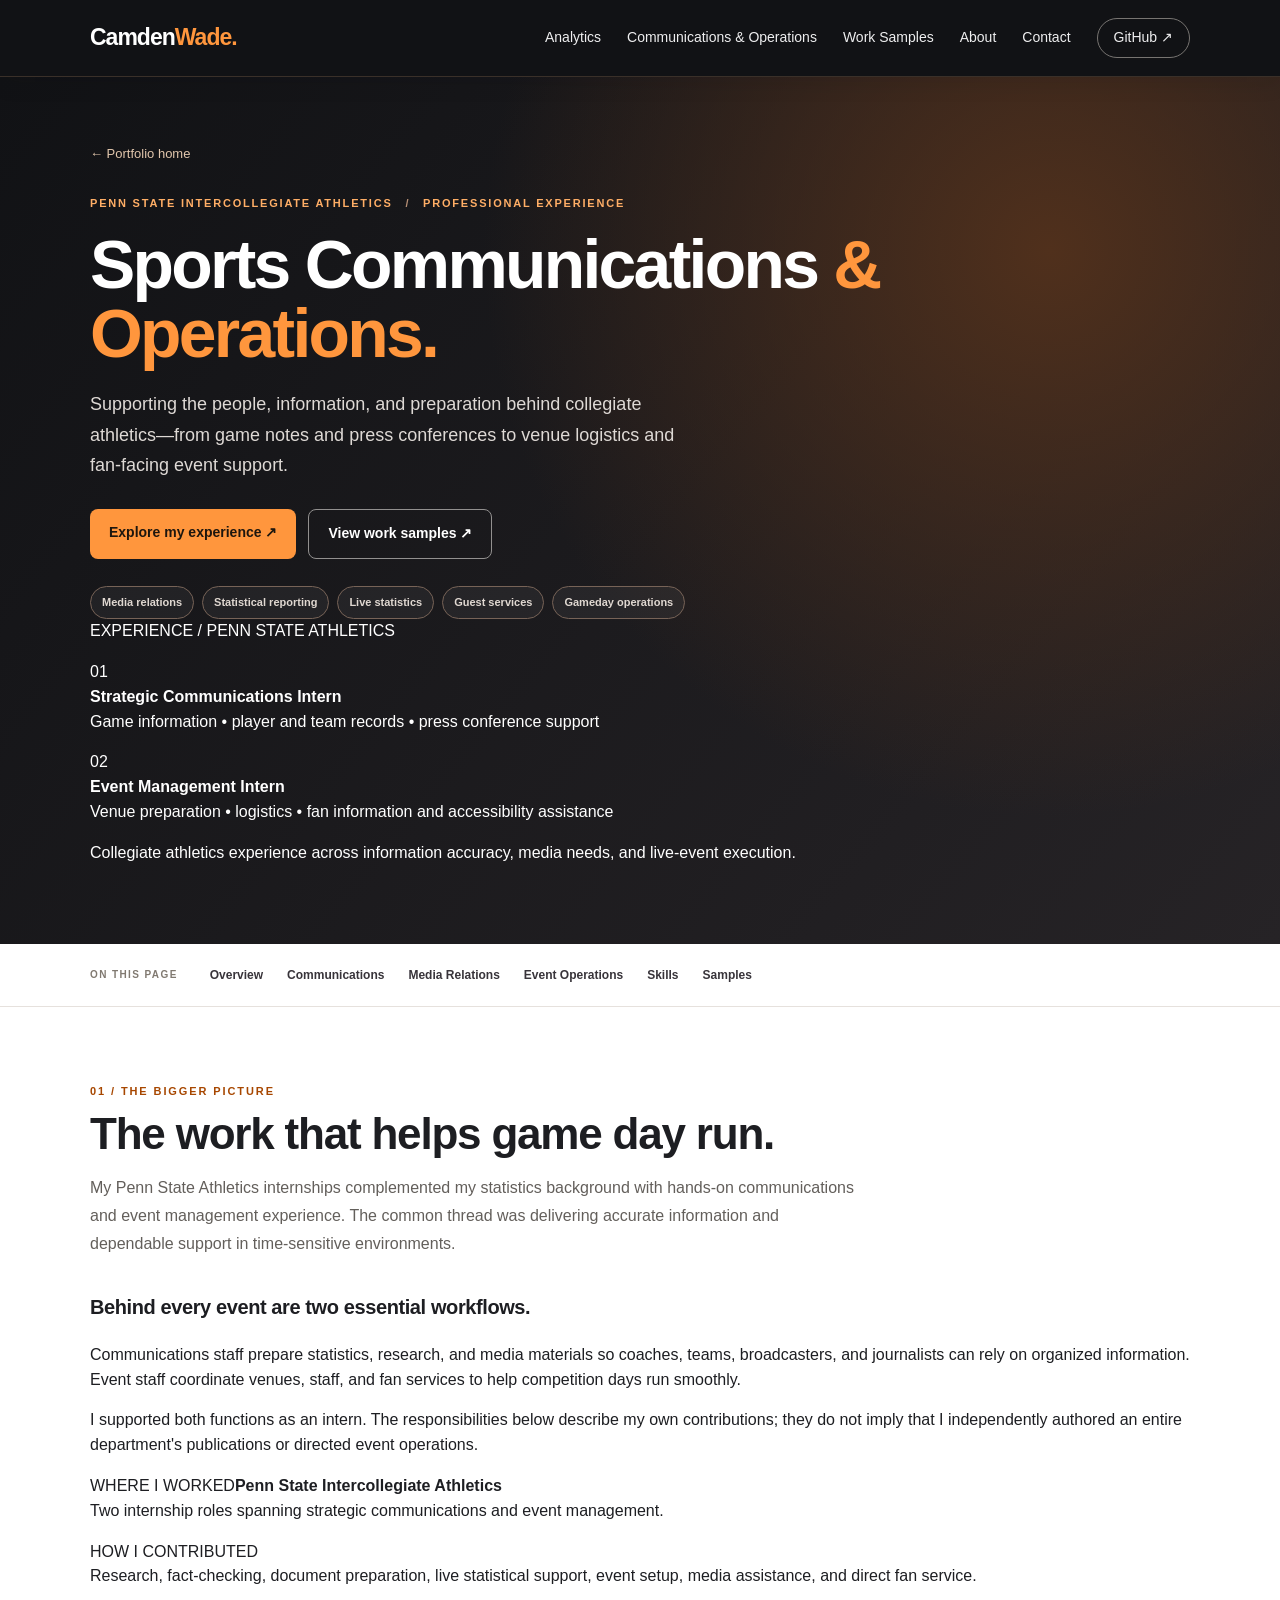
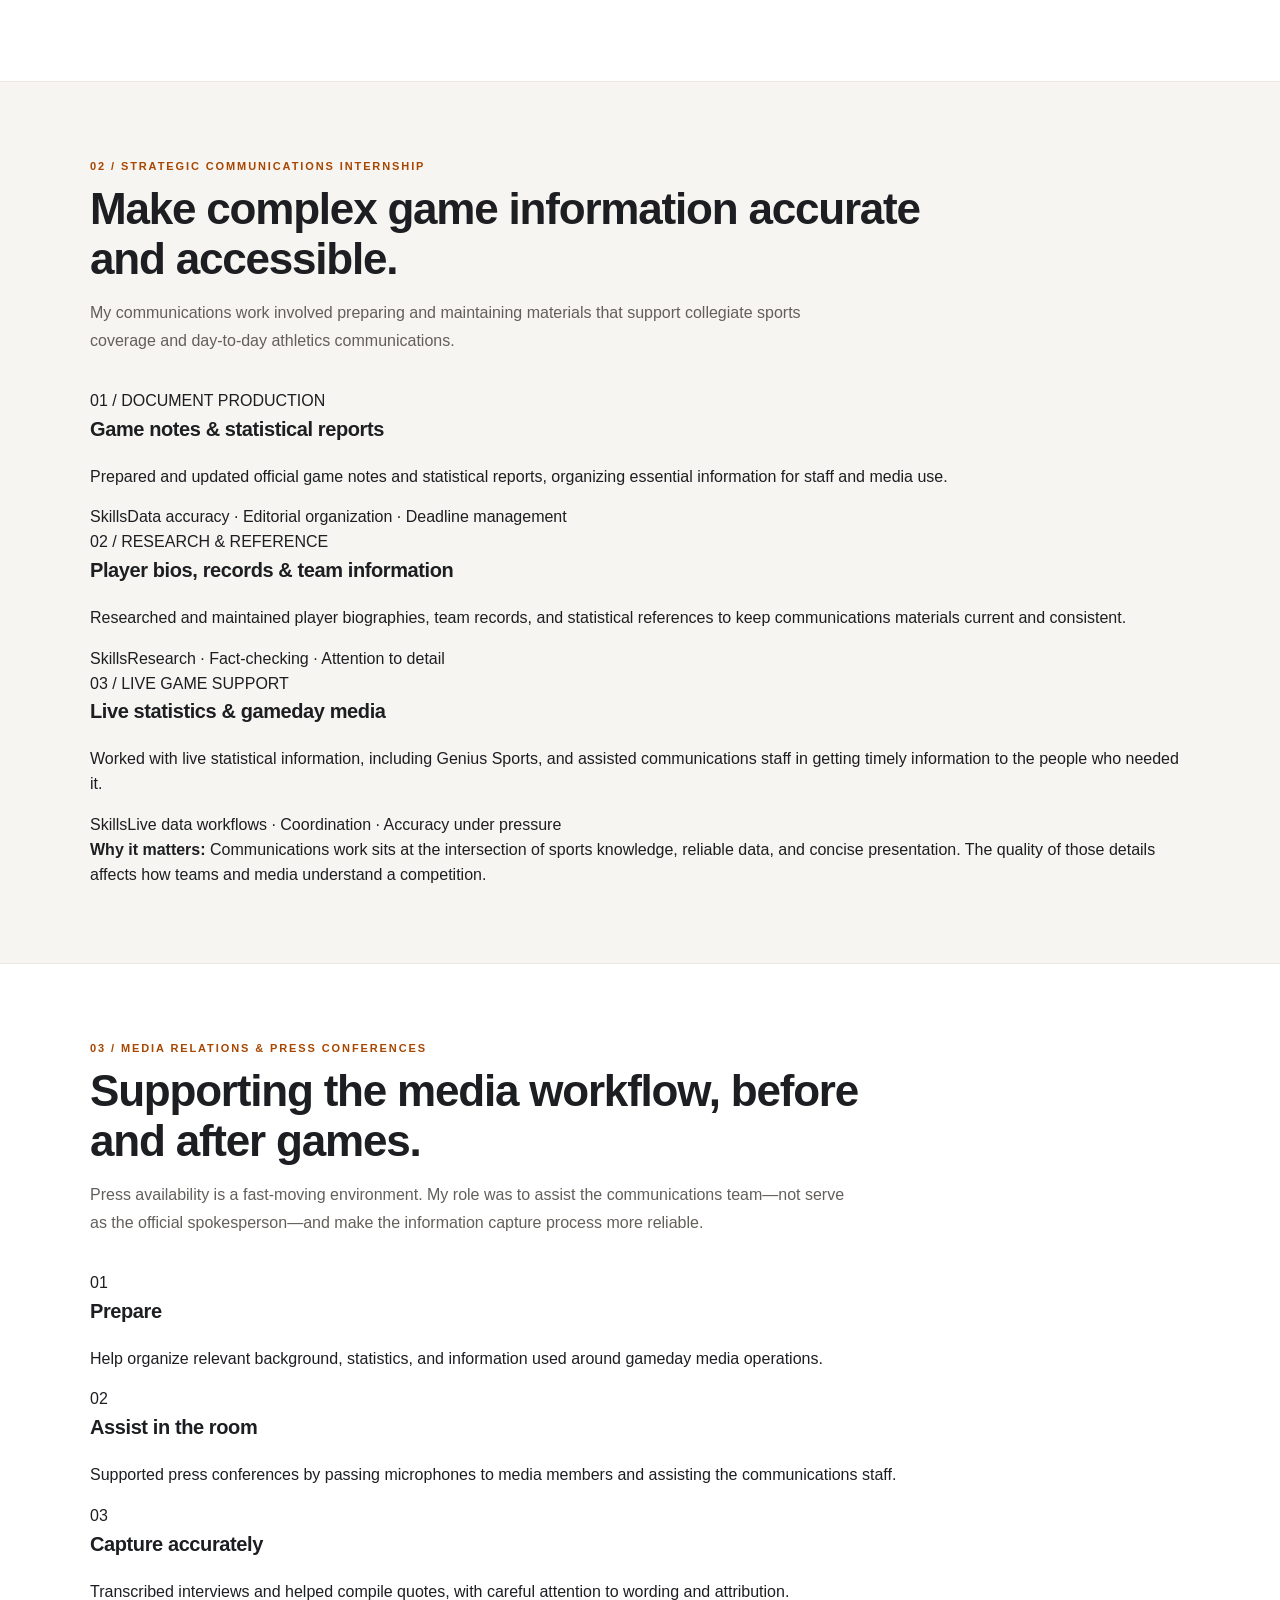
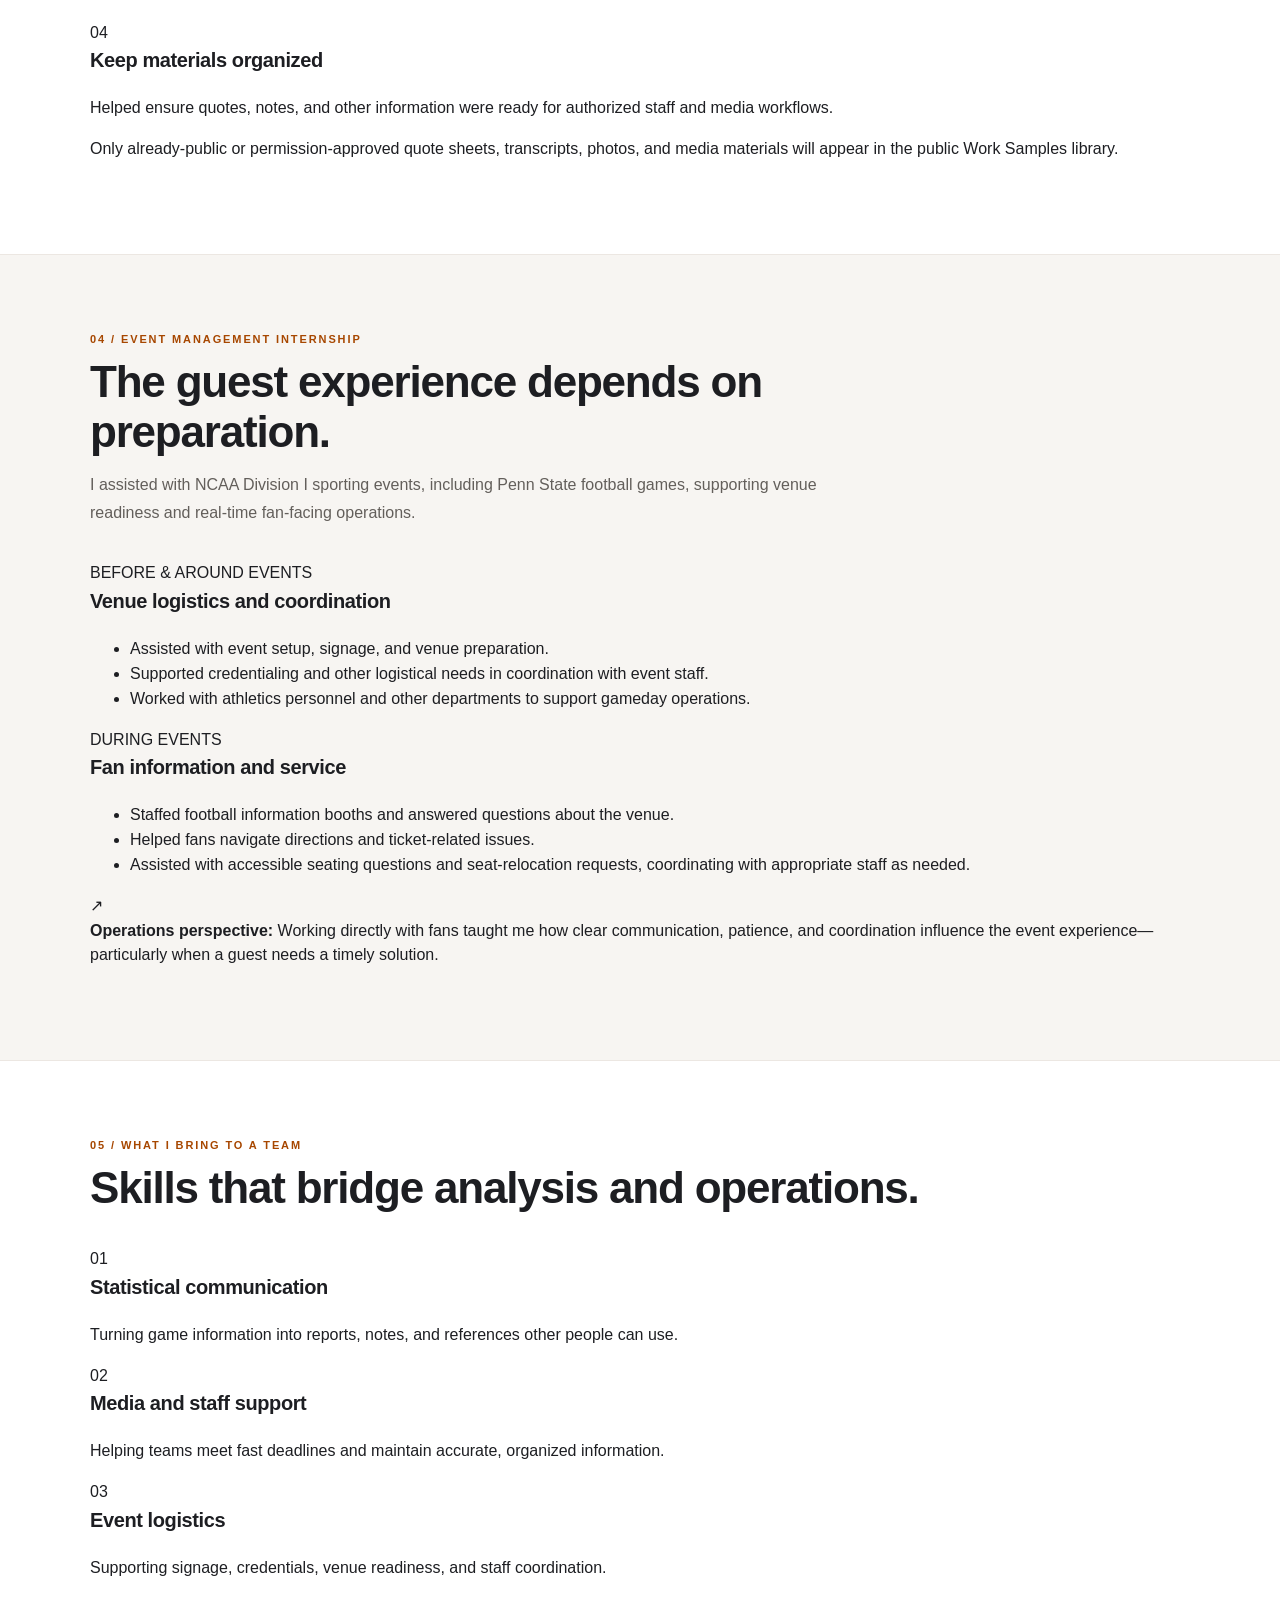
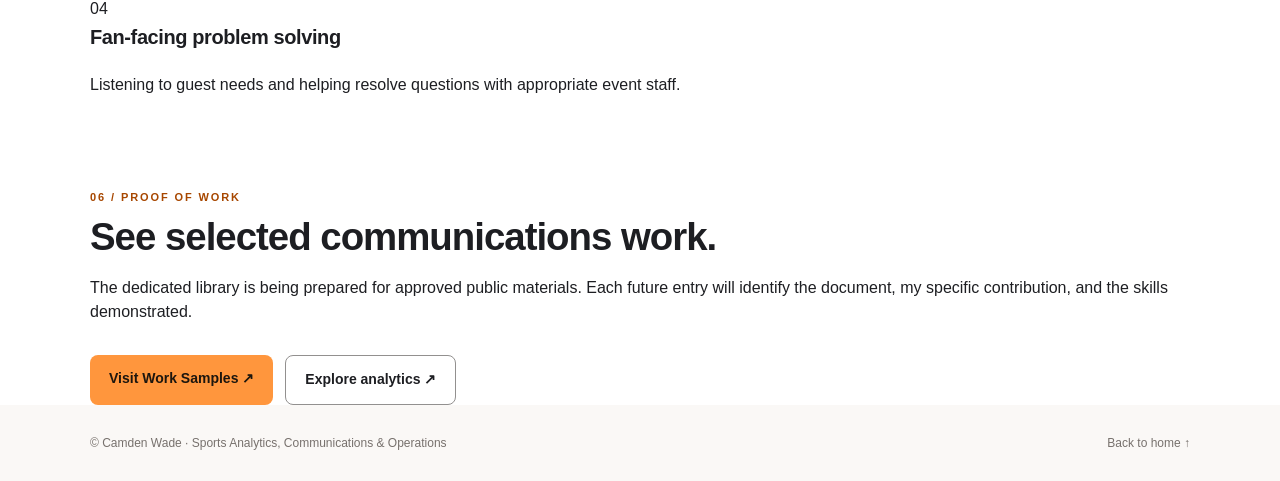
==== communications-operations.html @ e8042a8f "Add structured Penn State Athletics experience and work samples pages" ====
<!doctype html><html lang="en"><head><meta charset="utf-8"><meta name="viewport" content="width=device-width,initial-scale=1"><meta name="description" content="Explore Camden Wade's work with Penn State Intercollegiate Athletics in strategic communications, statistical reporting, media relations, event operations, and guest services."><meta name="theme-color" content="#111215"><title>Sports Communications &amp; Event Operations | Camden Wade</title><link rel="stylesheet" href="assets/style.css?v=dual-career-20261118"></head><body><header class="site-header"><div class="wrap nav"><a class="brand" href="index.html">Camden<span>Wade.</span></a><nav aria-label="Main navigation"><a href="index.html#projects">Analytics</a><a href="communications-operations.html" aria-current="page">Communications &amp; Operations</a><a href="work-samples.html">Work Samples</a><a href="index.html#about">About</a><a href="index.html#contact">Contact</a><a class="nav-github" href="https://github.com/CamdenWade" target="_blank" rel="noopener noreferrer">GitHub ↗</a></nav></div></header>
<main id="main-content">
<section class="study-hero career-detail-hero"><div class="wrap career-hero-grid">
 <div class="career-hero-copy"><a class="back" href="index.html">← Portfolio home</a><p class="study-hero-eyebrow">PENN STATE INTERCOLLEGIATE ATHLETICS <span aria-hidden="true">/</span> PROFESSIONAL EXPERIENCE</p><h1>Sports Communications <span>&amp; Operations.</span></h1><p class="study-deck">Supporting the people, information, and preparation behind collegiate athletics—from game notes and press conferences to venue logistics and fan-facing event support.</p><div class="actions"><a class="btn primary" href="#experience">Explore my experience ↗</a><a class="btn outlined" href="work-samples.html">View work samples ↗</a></div><div class="study-hero-tags"><span>Media relations</span><span>Statistical reporting</span><span>Live statistics</span><span>Guest services</span><span>Gameday operations</span></div></div>
 <aside class="career-hero-panel" aria-label="Penn State Athletics internship roles"><p class="career-panel-kicker">EXPERIENCE / PENN STATE ATHLETICS</p><div class="career-hero-role"><span>01</span><div><strong>Strategic Communications Intern</strong><p>Game information • player and team records • press conference support</p></div></div><div class="career-hero-role"><span>02</span><div><strong>Event Management Intern</strong><p>Venue preparation • logistics • fan information and accessibility assistance</p></div></div><div class="career-panel-footer">Collegiate athletics experience across information accuracy, media needs, and live-event execution.</div></aside>
</div></section>
<nav class="study-contents" aria-label="On this page"><div class="wrap study-contents-inner"><span class="study-contents-label">ON THIS PAGE</span><a href="#overview">Overview</a><a href="#experience">Communications</a><a href="#media-relations">Media Relations</a><a href="#event-operations">Event Operations</a><a href="#transferable-skills">Skills</a><a href="#work-samples">Samples</a></div></nav>
<section class="study-section" id="overview" aria-labelledby="overview-heading"><div class="wrap"><div class="study-heading"><p class="study-kicker">01 / THE BIGGER PICTURE</p><h2 id="overview-heading">The work that helps game day run.</h2><p>My Penn State Athletics internships complemented my statistics background with hands-on communications and event management experience. The common thread was delivering accurate information and dependable support in time-sensitive environments.</p></div><div class="career-intro-grid"><div class="career-overview-copy"><h3>Behind every event are two essential workflows.</h3><p>Communications staff prepare statistics, research, and media materials so coaches, teams, broadcasters, and journalists can rely on organized information. Event staff coordinate venues, staff, and fan services to help competition days run smoothly.</p><p>I supported both functions as an intern. The responsibilities below describe my own contributions; they do not imply that I independently authored an entire department's publications or directed event operations.</p></div><div class="career-context"><span class="career-context-label">WHERE I WORKED</span><strong>Penn State Intercollegiate Athletics</strong><p>Two internship roles spanning strategic communications and event management.</p><span class="career-context-rule"></span><span class="career-context-label">HOW I CONTRIBUTED</span><p>Research, fact-checking, document preparation, live statistical support, event setup, media assistance, and direct fan service.</p></div></div></div></section>
<section class="study-section study-section-soft" id="experience" aria-labelledby="communications-heading"><div class="wrap"><div class="study-heading"><p class="study-kicker">02 / STRATEGIC COMMUNICATIONS INTERNSHIP</p><h2 id="communications-heading">Make complex game information accurate and accessible.</h2><p>My communications work involved preparing and maintaining materials that support collegiate sports coverage and day-to-day athletics communications.</p></div><div class="career-work-grid">
<article class="career-work-card"><span class="career-work-count">01 / DOCUMENT PRODUCTION</span><h3>Game notes &amp; statistical reports</h3><p>Prepared and updated official game notes and statistical reports, organizing essential information for staff and media use.</p><div class="career-work-skill"><span>Skills</span>Data accuracy · Editorial organization · Deadline management</div></article>
<article class="career-work-card"><span class="career-work-count">02 / RESEARCH &amp; REFERENCE</span><h3>Player bios, records &amp; team information</h3><p>Researched and maintained player biographies, team records, and statistical references to keep communications materials current and consistent.</p><div class="career-work-skill"><span>Skills</span>Research · Fact-checking · Attention to detail</div></article>
<article class="career-work-card"><span class="career-work-count">03 / LIVE GAME SUPPORT</span><h3>Live statistics &amp; gameday media</h3><p>Worked with live statistical information, including Genius Sports, and assisted communications staff in getting timely information to the people who needed it.</p><div class="career-work-skill"><span>Skills</span>Live data workflows · Coordination · Accuracy under pressure</div></article>
</div><div class="career-feature-note"><strong>Why it matters:</strong> Communications work sits at the intersection of sports knowledge, reliable data, and concise presentation. The quality of those details affects how teams and media understand a competition.</div></div></section>
<section class="study-section" id="media-relations" aria-labelledby="media-relations-heading"><div class="wrap"><div class="study-heading"><p class="study-kicker">03 / MEDIA RELATIONS &amp; PRESS CONFERENCES</p><h2 id="media-relations-heading">Supporting the media workflow, before and after games.</h2><p>Press availability is a fast-moving environment. My role was to assist the communications team—not serve as the official spokesperson—and make the information capture process more reliable.</p></div><div class="career-timeline">
<div class="career-timeline-step"><span>01</span><div><h3>Prepare</h3><p>Help organize relevant background, statistics, and information used around gameday media operations.</p></div></div>
<div class="career-timeline-step"><span>02</span><div><h3>Assist in the room</h3><p>Supported press conferences by passing microphones to media members and assisting the communications staff.</p></div></div>
<div class="career-timeline-step"><span>03</span><div><h3>Capture accurately</h3><p>Transcribed interviews and helped compile quotes, with careful attention to wording and attribution.</p></div></div>
<div class="career-timeline-step"><span>04</span><div><h3>Keep materials organized</h3><p>Helped ensure quotes, notes, and other information were ready for authorized staff and media workflows.</p></div></div>
</div><p class="career-source-note">Only already-public or permission-approved quote sheets, transcripts, photos, and media materials will appear in the public Work Samples library.</p></div></section>
<section class="study-section study-section-soft" id="event-operations" aria-labelledby="event-operations-heading"><div class="wrap"><div class="study-heading"><p class="study-kicker">04 / EVENT MANAGEMENT INTERNSHIP</p><h2 id="event-operations-heading">The guest experience depends on preparation.</h2><p>I assisted with NCAA Division I sporting events, including Penn State football games, supporting venue readiness and real-time fan-facing operations.</p></div><div class="career-ops-grid">
<article class="career-ops-card"><div class="career-ops-label">BEFORE &amp; AROUND EVENTS</div><h3>Venue logistics and coordination</h3><ul><li>Assisted with event setup, signage, and venue preparation.</li><li>Supported credentialing and other logistical needs in coordination with event staff.</li><li>Worked with athletics personnel and other departments to support gameday operations.</li></ul></article>
<article class="career-ops-card"><div class="career-ops-label">DURING EVENTS</div><h3>Fan information and service</h3><ul><li>Staffed football information booths and answered questions about the venue.</li><li>Helped fans navigate directions and ticket-related issues.</li><li>Assisted with accessible seating questions and seat-relocation requests, coordinating with appropriate staff as needed.</li></ul></article>
</div><div class="career-ops-takeaway"><span class="career-ops-mark" aria-hidden="true">↗</span><p><strong>Operations perspective:</strong> Working directly with fans taught me how clear communication, patience, and coordination influence the event experience—particularly when a guest needs a timely solution.</p></div></div></section>
<section class="study-section" id="transferable-skills" aria-labelledby="transferable-skills-heading"><div class="wrap"><div class="study-heading"><p class="study-kicker">05 / WHAT I BRING TO A TEAM</p><h2 id="transferable-skills-heading">Skills that bridge analysis and operations.</h2></div><div class="career-skill-grid"><article><span>01</span><h3>Statistical communication</h3><p>Turning game information into reports, notes, and references other people can use.</p></article><article><span>02</span><h3>Media and staff support</h3><p>Helping teams meet fast deadlines and maintain accurate, organized information.</p></article><article><span>03</span><h3>Event logistics</h3><p>Supporting signage, credentials, venue readiness, and staff coordination.</p></article><article><span>04</span><h3>Fan-facing problem solving</h3><p>Listening to guest needs and helping resolve questions with appropriate event staff.</p></article></div></div></section>
<section class="career-samples-cta" id="work-samples" aria-labelledby="work-samples-heading"><div class="wrap career-samples-cta-inner"><div><p class="study-kicker">06 / PROOF OF WORK</p><h2 id="work-samples-heading">See selected communications work.</h2><p>The dedicated library is being prepared for approved public materials. Each future entry will identify the document, my specific contribution, and the skills demonstrated.</p></div><div class="actions"><a class="btn primary" href="work-samples.html">Visit Work Samples ↗</a><a class="btn outlined" href="index.html#projects">Explore analytics ↗</a></div></div></section>
</main><footer><div class="wrap foot-inner"><span>© Camden Wade · Sports Analytics, Communications &amp; Operations</span><a href="index.html">Back to home ↑</a></div></footer></body></html>
---- assets/style.css ----
:root{--ink:#111215;--charcoal:#1d1e22;--orange:#ff963d;--orange-dark:#b24a00;--text:#1d1e22;--muted:#63636c;--border:#e8e3de;--light:#f7f5f2;--white:#fff}*{box-sizing:border-box}html{scroll-behavior:smooth}body{margin:0;color:var(--text);background:#fff;font-family:Inter,-apple-system,BlinkMacSystemFont,"Segoe UI",Arial,sans-serif;line-height:1.55}a{color:inherit;text-decoration:none}a:hover{text-decoration:underline}.wrap{width:min(1100px,calc(100% - 44px));margin:auto}.site-header{background:var(--ink);border-bottom:1px solid #333438;color:white}.nav{height:76px;display:flex;align-items:center;justify-content:space-between;gap:24px}.brand{font-size:23px;font-weight:800;letter-spacing:-1px}.brand span{color:var(--orange)}.nav nav{display:flex;align-items:center;gap:26px;font-size:14px;color:#eeeeef}.nav-github{border:1px solid #777471;border-radius:50px;padding:8px 16px}.hero{background:linear-gradient(135deg,#111215,#232326);color:white;padding:94px 0 110px}.hero-grid{display:grid;grid-template-columns:1.18fr .82fr;gap:60px;align-items:center}.eyebrow{font-size:12px;font-weight:800;letter-spacing:2px;color:#b24a00;text-transform:uppercase}.hero .eyebrow,.contact .eyebrow,.case-hero .eyebrow{color:var(--orange)}h1,h2,h3,p{margin-top:0}h1{font-size:clamp(43px,5vw,70px);line-height:1.09;letter-spacing:-2.5px;margin:18px 0 23px}h1 em{color:var(--orange);font-style:normal}h2{font-size:clamp(29px,3vw,43px);line-height:1.15;letter-spacing:-1px;margin:8px 0 16px}h3{font-size:20px;letter-spacing:-.4px}.hero-intro{font-size:18px;line-height:1.7;max-width:620px;color:#dedddc}.actions{display:flex;gap:12px;flex-wrap:wrap;margin-top:30px}.btn{display:inline-block;border-radius:8px;padding:13px 19px;font-weight:750;font-size:14px}.primary{background:var(--orange);color:#1d160e}.outlined{border:1px solid #92908f;color:inherit}.dashboard{background:#202124;border:1px solid #414247;border-radius:19px;box-shadow:0 18px 50px #0004;overflow:hidden;padding:21px}.dash-title{font-size:10px;color:#c3c2c1;letter-spacing:1.6px;display:flex;justify-content:space-between}.dash-title span{color:#ff963d}.dash-label{margin-top:20px;font-size:14px;font-weight:800;color:white}.dashboard svg{width:100%;margin-top:4px;display:block}.dash-stats{display:grid;grid-template-columns:repeat(3,1fr);border-top:1px solid #464647;padding-top:17px;gap:12px}.dash-stats span{font-size:9px;letter-spacing:1px;color:#b4b2b0}.dash-stats b{font-size:15px;letter-spacing:0;display:block;color:white}.specialties{background:var(--light);padding:30px 0}.three{display:grid;grid-template-columns:repeat(3,1fr);gap:30px}.three b{font-size:14px}.three p{font-size:13px;color:var(--muted);margin:5px 0 0}.section{padding:90px 0}.section-lead{max-width:640px;color:var(--muted);font-size:17px}.projects{display:grid;grid-template-columns:repeat(2,minmax(0,1fr));gap:25px;margin-top:38px}.project-card{border:1px solid var(--border);border-radius:16px;overflow:hidden;box-shadow:0 10px 30px #1c1b1909;transition:transform .2s}.project-card:hover{transform:translateY(-3px)}.project-art{min-height:165px;padding:24px 28px;display:flex;justify-content:space-between;flex-direction:column;overflow:hidden}.project-art strong{font-size:31px;line-height:1.05;letter-spacing:-1px;max-width:340px}.project-art .eyebrow{color:inherit;opacity:.78}.project-art.pink{background:linear-gradient(125deg,#2e221d,#ed8740);color:white}.project-art.blue{background:linear-gradient(130deg,#242326,#db671d);color:white}.project-art.gold{background:linear-gradient(125deg,#3e2a1b,#ffae67);color:white}.project-art.green{background:linear-gradient(125deg,#2b2220,#db7226);color:white}.card-body{padding:26px 28px}.meta{color:#b24a00;font-size:12px;font-weight:800;text-transform:uppercase;letter-spacing:.7px}.card-body h3{margin:8px 0}.card-body p{color:var(--muted);min-height:72px}.card-links{display:flex;gap:17px;flex-wrap:wrap;margin-top:22px;font-size:13px;font-weight:700;color:#a74700}.about{padding-top:48px}.about-grid{display:grid;grid-template-columns:1.2fr .8fr;gap:60px}.about p{color:#626068}.tags{display:flex;flex-wrap:wrap;gap:9px;margin-top:24px}.tags span{font-size:12px;font-weight:600;border:1px solid #e8ddd2;border-radius:25px;padding:7px 11px;background:#fffaf6}.experience{background:var(--light);padding:32px;border-radius:15px}.experience h3{margin-bottom:25px}.experience div{border-top:1px solid #e5e0da;padding:14px 0}.experience div strong,.experience div span{display:block}.experience div span{font-size:13px;color:var(--muted)}.contact{background:var(--ink);color:white;padding:70px 0}.contact p{color:#d5d1cd}.contact .btn.outlined{border-color:#817e7b}.foot-inner{display:flex;justify-content:space-between;gap:18px;padding:29px 0}footer{font-size:12px;color:#77716d;background:#faf8f6}.case-hero{background:var(--ink);color:white;padding:70px 0}.case-hero h1{max-width:850px;font-size:clamp(38px,5vw,57px)}.case-hero p:not(.eyebrow){max-width:730px;color:#dad7d3;font-size:18px}.back{font-size:13px;color:#ffd0a0}.case-body{display:grid;grid-template-columns:1fr 310px;gap:70px;padding-top:64px;padding-bottom:90px}.case-main h2{font-size:26px;letter-spacing:-.6px;margin:28px 0 14px}.case-main p,.case-main li{color:#56545b;line-height:1.75}.case-main ul{padding-left:20px}.case-main li{margin:10px 0}.case-side{background:#f8f6f3;border:1px solid #e9e3dd;border-radius:12px;padding:23px;height:fit-content}.case-side h3{font-size:17px}.case-side p{border-top:1px solid #e9e2dc;padding-top:14px}.case-side b,.case-side span{display:block}.case-side span{color:var(--muted);font-size:13px}.case-side a{color:#a74700}.note{border-left:3px solid #f2a04f;background:#fff7ed;padding:13px 18px;margin-top:27px}@media(max-width:800px){.hero-grid,.about-grid,.case-body{grid-template-columns:1fr;gap:32px}.hero{padding:65px 0}.projects{grid-template-columns:1fr}.nav{height:auto;min-height:70px;flex-wrap:wrap;padding:13px 0}.nav nav{gap:13px;flex-wrap:wrap;font-size:12px}.three{grid-template-columns:1fr;gap:17px}.section{padding:62px 0}.card-body p{min-height:0}.case-body{padding-top:35px}.dashboard{max-width:560px}}@media(max-width:420px){.wrap{width:calc(100% - 30px)}h1{letter-spacing:-1.4px}.dashboard{padding:16px}.dash-stats b{font-size:12px}.project-art strong{font-size:26px}.foot-inner{display:block}}

/* Portfolio phase 1: visual storytelling and product screenshots */
html { scroll-padding-top: 90px; }
a:focus-visible, button:focus-visible { outline: 3px solid #f28a2d; outline-offset: 4px; border-radius: 4px; }
.site-header { position: sticky; top: 0; z-index: 50; box-shadow: 0 5px 22px #1011141c; }
.nav nav a:not(.nav-github) { transition: color .2s ease; }
.nav nav a:hover, .nav nav a:focus-visible { color: var(--orange); }
.btn { transition: transform .18s ease, background-color .18s ease, box-shadow .18s ease; }
.btn:hover { text-decoration: none; transform: translateY(-2px); }
.btn.primary:hover { background: #ffb16c; box-shadow: 0 8px 24px #ff963d27; }
.btn.outlined:hover { background: #ffffff14; }
.hero { position: relative; overflow: hidden; background: radial-gradient(circle at 78% 20%,#533119 0%,transparent 43%),linear-gradient(135deg,#0d0e10 5%,#222124 100%); padding: 88px 0 96px; }
.hero-grid { grid-template-columns: minmax(0,1.06fr) minmax(0,.94fr); gap: 48px; }
.hero-copy { position: relative; z-index: 1; }
.hero h1 { font-size: clamp(43px,5.3vw,73px); max-width: 710px; letter-spacing: -2.5px; }
.hero .hero-intro { max-width: 570px; }
.hero-chips { display: flex; gap: 9px; flex-wrap: wrap; margin-top: 35px; }
.hero-chips span { padding: 7px 12px; border: 1px solid #ffffff2b; border-radius: 50px; background: #ffffff0a; color: #e1ddd7; font-size: 12px; font-weight: 600; }
.hero-preview { display: block; position: relative; padding: 14px; border: 1px solid #765c49; border-radius: 18px; background: #242225; color: white; box-shadow: 0 25px 65px #00000065; transform: rotate(1deg); transition: transform .25s ease, box-shadow .25s ease; }
.hero-preview:hover { text-decoration: none; transform: rotate(0deg) translateY(-5px); box-shadow: 0 30px 75px #00000091; }
.preview-heading { display: flex; justify-content: space-between; align-items: center; gap: 15px; padding: 3px 3px 13px; }
.preview-heading > span { font-size: 10px; font-weight: 800; letter-spacing: 1.3px; color: #e0d5c8; }
.preview-heading strong { font-size: 13px; white-space: nowrap; }
.status-dot { display: inline-block; width: 7px; height: 7px; border-radius: 50%; background: var(--orange); margin-right: 5px; }
.hero-preview img { display: block; width: 100%; aspect-ratio: 16 / 10; object-fit: cover; object-position: top center; background: #f1efed; border-radius: 9px; }
.preview-caption { display: flex; align-items: center; justify-content: space-between; gap: 12px; padding: 13px 2px 3px; color: #ded4c9; font-size: 10px; font-weight: 750; letter-spacing: .65px; }
.preview-caption span:last-child { color: var(--orange); white-space: nowrap; }
.project-card { background: white; box-shadow: 0 14px 37px #16120e10; transition: transform .2s ease, box-shadow .2s ease; }
.project-card:hover { box-shadow: 0 22px 50px #16120e20; }
.project-image { position: relative; display: block; min-height: 0; height: auto; padding: 0; background: #f5f0ec; overflow: hidden; }
.project-image img { display: block; width: 100%; aspect-ratio: 16 / 9; object-fit: cover; object-position: top center; transition: transform .35s ease; }
.project-image:hover img { transform: scale(1.035); }
.screenshot-badge { position: absolute; top: 15px; left: 15px; border-radius: 5px; padding: 7px 10px; background: #18191cee; color: #fff2e5; font-size: 10px; font-weight: 800; letter-spacing: .9px; box-shadow: 0 3px 12px #0002; }
.project-art.gold,.project-art.green { min-height: 0; aspect-ratio: 16 / 9; position: relative; isolation: isolate; }
.project-art.gold::after,.project-art.green::after { content: ""; position: absolute; right: -5%; bottom: -70%; width: 62%; aspect-ratio: 1; border: 36px solid #ffffff23; border-radius: 50%; z-index: -1; }
.card-body { padding: 28px; }
.card-links { padding-top: 10px; border-top: 1px solid #ede5de; }
.card-links a:hover { color: #833500; }
.case-visuals { padding-top: 50px; }
.case-visuals-heading { margin-bottom: 22px; }
.case-visuals-heading h2 { font-size: clamp(25px,3vw,34px); margin-bottom: 10px; }
.case-visuals-heading p:not(.eyebrow) { color: var(--muted); font-size: 15px; }
.case-gallery { display: grid; grid-template-columns: repeat(3,minmax(0,1fr)); gap: 18px; }
.case-gallery figure { min-width: 0; margin: 0; border: 1px solid var(--border); border-radius: 14px; overflow: hidden; background: #fff; box-shadow: 0 8px 28px #18100b12; }
.case-gallery a { display: block; overflow: hidden; background: #f5f0ec; }
.case-gallery img { display: block; width: 100%; aspect-ratio: 16 / 10; object-fit: cover; object-position: top center; transition: transform .25s ease; }
.case-gallery a:hover img { transform: scale(1.04); }
.case-gallery figcaption { font-size: 13px; font-weight: 700; color: #383539; padding: 13px 16px 15px; }
.case-visuals + .case-body { padding-top: 30px; }
@media (max-width: 900px) {
  .hero-grid { gap: 32px; }
  .hero h1 { font-size: clamp(38px,5.4vw,56px); }
}
@media (max-width: 800px) {
  .hero-grid { grid-template-columns: 1fr; }
  .hero-preview { transform: none; max-width: 680px; }
  .case-gallery { grid-template-columns: repeat(2,minmax(0,1fr)); }
}
@media (max-width: 560px) {
  .hero { padding: 58px 0 70px; }
  .hero h1 { font-size: clamp(39px,10vw,54px); letter-spacing: -1.5px; }
  .preview-heading { flex-wrap: wrap; }
  .case-gallery { grid-template-columns: 1fr; }
  .preview-caption { flex-wrap: wrap; }
  .screenshot-badge { font-size: 9px; top: 11px; left: 11px; }
}
@media (prefers-reduced-motion: reduce) {
  html { scroll-behavior: auto; }
  .hero-preview,.project-card,.project-image img,.case-gallery img,.btn { transition: none; }
}

/* Portfolio color refresh — black, orange, and white.
   Accessible dark-orange is used for text on light surfaces; brighter orange
   is reserved for accents and buttons on charcoal backgrounds. */
::selection { background: #ffcfaa; color: #111215; }
.site-header { border-bottom-color: #3a3029; }
.brand span, .hero h1 em { color: var(--orange); }
.hero { background: radial-gradient(circle at 79% 21%, #533119 0%, transparent 44%), linear-gradient(130deg, #0d0e10 5%, #242225 100%); }
.hero-preview { border-color: #765c49; }
.hero-preview:hover { border-color: var(--orange); }
.nav-github:hover { border-color: var(--orange); text-decoration: none; }
.specialties { border-bottom: 1px solid #e8e3de; }
.specialties b { color: #2b2420; }
.eyebrow, .meta { color: var(--orange-dark); }
.project-card:hover { border-color: #f3b07c; }
.project-art.pink { background: linear-gradient(125deg, #292022, #d96f29); }
.project-art.blue { background: linear-gradient(125deg, #222326, #c65b13); }
.project-art.gold { background: linear-gradient(125deg, #30251d, #d96d22); }
.project-art.green { background: linear-gradient(125deg, #252325, #ac4b13); }
.card-links, .case-side a { color: #a74700; }
.card-links a:hover, .case-side a:hover { color: #753000; }
.tags span { border-color: #edddd1; background: #fffaf6; }
.experience { border-top: 3px solid var(--orange); }
.case-main h2 { border-left: 3px solid var(--orange); padding-left: 14px; }
.case-gallery a:focus-visible, .project-image:focus-visible { outline: 3px solid #d66a17; outline-offset: 3px; }
.screenshot-badge { border-left: 3px solid var(--orange); }
.note { border-left-color: var(--orange); }


/* Phase 2: MLB Analytics HUB case-study presentation */
.study-hero { color: #fff; background: radial-gradient(circle at 82% 20%, #50301c 0%,transparent 45%),linear-gradient(130deg,#111215,#262326); padding: 64px 0 78px; }
.study-hero-grid { display:grid; grid-template-columns: minmax(0,1.02fr) minmax(0,.98fr); gap: 55px; align-items:center; }
.study-hero .back { display:inline-block; color:#e2c7ad; margin-bottom:31px; }
.study-hero-eyebrow { color:#ffae66; font-size:11px; letter-spacing:1.8px; font-weight:800; margin-bottom:18px; }
.study-hero-eyebrow span { color:#b79076; padding:0 8px; }
.study-hero h1 { font-size:clamp(44px,5.3vw,72px); letter-spacing:-2.7px; margin:0 0 20px; line-height:1.02; }
.study-hero h1 span { color:#ff963d; }
.study-deck { color:#ded9d5; font-size:18px; line-height:1.72; max-width:610px; }
.study-hero .actions { margin-top:28px; }
.study-hero-tags { display:flex; flex-wrap:wrap; gap:8px; margin-top:27px; }
.study-hero-tags span { border:1px solid #776357; background:#ffffff0c; border-radius:40px; padding:7px 11px; color:#e0d8d1; font-size:11px; font-weight:750; }
.study-cover { min-width:0; margin:0; background:#1d1e22; border:1px solid #6c5748; border-radius:18px; padding:13px; box-shadow:0 22px 60px #0007; }
.study-cover>a { display:block; overflow:hidden; border-radius:9px; background:#f4f2ee; }
.study-cover img { display:block; width:100%; aspect-ratio:16/10; object-fit:contain; object-position:top center; transition:transform .2s ease; }
.study-cover>a:hover img { transform:scale(1.025); }
.study-cover figcaption { display:flex; gap:8px; align-items:center; padding:14px 5px 3px; color:#f0e7df; font-weight:750; font-size:10px; letter-spacing:1px; }
.study-cover figcaption span:last-child { margin-left:auto; letter-spacing:0; color:#ffb579; font-size:11px; white-space:nowrap; }
.study-live-dot { height:8px; width:8px; border-radius:100%; background:#ff963d; flex:0 0 auto; }
.study-contents { background:#fff; border-bottom:1px solid #e6e1dd; }
.study-contents-inner { display:flex; align-items:center; flex-wrap:wrap; column-gap:24px; row-gap:4px; padding-top:15px; padding-bottom:15px; }
.study-contents-label { color:#807970; font-size:10px; font-weight:850; letter-spacing:1.4px; margin-right:8px; }
.study-contents a { color:#38343a; font-size:12px; font-weight:750; padding:7px 0; }
.study-contents a:hover { color:#a74700; text-decoration:none; }
.study-section { padding:76px 0; }
.study-section-soft { background:#f7f5f2; border-top:1px solid #ece7e2; border-bottom:1px solid #ece7e2; }
.study-heading { max-width:830px; margin-bottom:34px; }
.study-heading h2 { font-size:clamp(30px,3.5vw,44px); line-height:1.13; letter-spacing:-1.2px; margin:9px 0 15px; }
.study-heading p:last-child { font-size:16px; line-height:1.75; color:#635f5b; max-width:770px; }
.study-kicker { color:#a74700; letter-spacing:1.9px; font-size:11px; font-weight:850; text-transform:uppercase; margin:0 0 9px; }
.study-overview-grid { display:grid; grid-template-columns:minmax(0,1.15fr) minmax(280px,.7fr); gap:58px; align-items:start; }
.study-prose h3 { font-size:20px; margin:0 0 10px; color:#242123; }
.study-prose h3:not(:first-child) { margin-top:29px; }
.study-prose p { color:#5b5857; font-size:16px; line-height:1.85; margin-bottom:16px; }
.study-fact-card { background:#1d1e22; color:#fff; border-top:4px solid #ff963d; border-radius:14px; padding:29px; box-shadow:0 18px 46px #13110f18; }
.study-fact-card h3 { font-size:20px; margin-bottom:19px; }
.study-fact-card dl { margin:0; }
.study-fact-card dl div { border-top:1px solid #ffffff23; padding:12px 0; }
.study-fact-card dt { color:#ffb16f; text-transform:uppercase; font-size:10px; font-weight:850; letter-spacing:1.1px; }
.study-fact-card dd { margin:5px 0 0; color:#efebe8; font-size:13px; line-height:1.55; }
.study-pipeline { margin:0; padding:0; list-style:none; display:grid; grid-template-columns:repeat(4,minmax(0,1fr)); gap:15px; }
.study-pipeline li { border:1px solid #e7ded6; border-radius:13px; padding:24px 21px; background:#fff; box-shadow:0 8px 24px #24170c09; }
.study-step-num { display:inline-block; color:#ae4a07; background:#fff0e3; border-radius:7px; padding:7px 10px; font-size:11px; font-weight:850; margin-bottom:15px; }
.study-pipeline h3 { font-size:19px; margin-bottom:9px; }
.study-pipeline p { color:#625e59; font-size:13px; line-height:1.73; margin:0; }
.study-pipeline code { font-size:.95em; color:#783709; }
.study-source-note { font-size:13px; color:#645d57; margin:23px 0 0; }
.study-source-note a { color:#a74700; font-weight:750; }
.study-feature { display:grid; grid-template-columns:minmax(0,.78fr) minmax(0,1.22fr); gap:39px; align-items:center; padding:35px 0; border-top:1px solid #ebe5df; }
.study-feature-reverse { grid-template-columns:minmax(0,1.22fr) minmax(0,.78fr); }
.study-feature-reverse .study-feature-copy { order:2; }
.study-feature-reverse .study-shot { order:1; }
.study-feature-copy h3 { font-size:clamp(23px,2.6vw,30px); line-height:1.18; letter-spacing:-.7px; margin:0 0 15px; }
.study-feature-copy p:not(.study-kicker) { font-size:15px; line-height:1.75; color:#595754; }
.study-feature-copy ul { padding-left:19px; margin:15px 0 0; color:#55514f; font-size:14px; line-height:1.7; }
.study-feature-copy li { margin:7px 0; }
.study-feature-copy li::marker { color:#b24a00; }
.study-shot { margin:0; min-width:0; background:#fff; border:1px solid #e4ddd7; border-radius:13px; padding:9px; box-shadow:0 12px 32px #23170e16; }
.study-shot a { display:block; overflow:hidden; background:#f7f5f2; border-radius:6px; }
.study-shot img { width:100%; display:block; aspect-ratio:16/9; object-fit:contain; object-position:top center; transition:transform .2s ease; }
.study-shot a:hover img { transform:scale(1.025); }
.study-shot figcaption { display:flex; align-items:center; justify-content:space-between; gap:12px; padding:12px 8px 5px; color:#625f5e; font-size:12px; font-weight:750; }
.study-shot figcaption span { color:#b24a00; }
.study-method-grid { display:grid; grid-template-columns:repeat(2,minmax(0,1fr)); gap:20px; }
.study-method-card { border:1px solid #e7ded6; background:#fff; padding:28px; border-radius:14px; min-width:0; }
.study-method-label { color:#a74700; font-size:10px; font-weight:850; letter-spacing:1.5px; }
.study-method-card h3 { font-size:22px; margin:9px 0 10px; }
.study-method-card p { color:#595754; font-size:14px; line-height:1.76; }
.study-method-card pre { white-space:pre-wrap; overflow-wrap:anywhere; background:#202124; color:#f2f0ed; padding:16px; border-radius:8px; font-size:12px; line-height:1.7; overflow-x:auto; margin:16px 0 17px; }
.study-method-card a { color:#a74700; font-size:13px; font-weight:800; }
.study-caution { margin-top:22px; padding:19px 22px; border-left:4px solid #d16a1c; background:#fffaf4; font-size:14px; color:#5d4b40; line-height:1.72; }
.study-decision-grid { display:grid; grid-template-columns:repeat(3,minmax(0,1fr)); gap:19px; }
.study-decision-grid article { border:1px solid #eae2dc; padding:26px; border-radius:13px; background:#fff; }
.study-decision-num { font-size:12px; color:#ad4a05; font-weight:900; letter-spacing:1.5px; }
.study-decision-grid h3 { font-size:20px; line-height:1.28; margin:13px 0 14px; }
.study-decision-grid p { color:#5a5756; font-size:13px; line-height:1.75; }
.study-report-band { margin-top:28px; background:#1d1e22; color:#fff; padding:32px; border-radius:14px; display:flex; align-items:center; justify-content:space-between; gap:30px; }
.study-report-band .study-kicker { color:#ffb06c; }
.study-report-band h3 { font-size:23px; }
.study-report-band p:not(.study-kicker) { font-size:14px; line-height:1.75; color:#dfd7cf; max-width:690px; }
.study-report-band .btn { flex:0 0 auto; }
.study-ends-grid { display:grid; grid-template-columns:repeat(2,minmax(0,1fr)); gap:22px; }
.study-outcome,.study-limitations { padding:29px; background:#fff; border:1px solid #e8dfd7; border-radius:14px; }
.study-outcome { border-top:4px solid #e27a2a; }
.study-ends-grid h3,.study-next h3 { font-size:21px; margin:0 0 15px; }
.study-ends-grid p,.study-ends-grid li,.study-next p { color:#5a5652; font-size:14px; line-height:1.8; }
.study-limitations ul { margin:0; padding-left:18px; }
.study-limitations li { margin-bottom:10px; }
.study-next { margin-top:20px; padding:27px 30px; border-radius:13px; background:#fff8f2; border:1px solid #f2d9c4; }
.study-next p { margin:0; }
.study-cta { background:linear-gradient(120deg,#111215,#2a241f); color:#fff; padding:65px 0; }
.study-cta-inner { display:flex; justify-content:space-between; gap:40px; align-items:center; }
.study-cta .study-kicker { color:#ffac69; }
.study-cta h2 { font-size:clamp(28px,3vw,38px); margin:6px 0 11px; }
.study-cta p:not(.study-kicker) { margin:0; color:#ded6cd; }
.study-cta .actions { margin-top:0; flex:0 0 auto; }
@media (max-width:940px) {
  .study-hero-grid { grid-template-columns:1fr; gap:35px; }
  .study-cover { max-width:760px; }
  .study-overview-grid { gap:30px; }
  .study-feature,.study-feature-reverse { gap:25px; }
  .study-pipeline { grid-template-columns:repeat(2,minmax(0,1fr)); }
}
@media (max-width:800px) {
  .study-section { padding:59px 0; }
  .study-overview-grid { grid-template-columns:1fr; }
  .study-feature,.study-feature-reverse { grid-template-columns:1fr; }
  .study-feature-reverse .study-feature-copy,.study-feature-reverse .study-shot { order:initial; }
  .study-method-grid,.study-ends-grid { grid-template-columns:1fr; }
  .study-decision-grid { grid-template-columns:1fr; }
  .study-cta-inner,.study-report-band { flex-direction:column; align-items:flex-start; }
  .study-cta .actions { flex:initial; margin-top:10px; }
}
@media (max-width:540px) {
  .study-hero { padding:44px 0 60px; }
  .study-hero h1 { font-size:clamp(43px,12vw,58px); letter-spacing:-1.7px; }
  .study-hero .back { margin-bottom:24px; }
  .study-deck { font-size:16px; }
  .study-pipeline { grid-template-columns:1fr; }
  .study-contents-inner { gap:6px 15px; }
  .study-contents-label { display:block; flex-basis:100%; margin:0; }
  .study-cover figcaption { flex-wrap:wrap; }
  .study-cover figcaption span:last-child { margin-left:0; }
  .study-report-band,.study-outcome,.study-limitations,.study-method-card { padding:22px; }
  .study-feature { padding:28px 0; }
}
@media (prefers-reduced-motion:reduce) {
  .study-cover img,.study-shot img { transition:none; }
}


/* Basketball Shot-Make Probability case study: illustrative, data-free visuals */
.shot-study-hero { background: radial-gradient(circle at 80% 20%,#5a3520 0%,transparent 44%),linear-gradient(135deg,#101114 0%,#272126 100%); }
.shot-cover { min-width:0; margin:0; background:#202124; color:#f7f2ed; border:1px solid #765b47; border-radius:18px; padding:14px; box-shadow:0 22px 55px #0807066e; }
.shot-cover-head { display:flex; justify-content:space-between; align-items:center; gap:12px; padding:6px 5px 16px; font-size:10px; font-weight:850; letter-spacing:1.1px; color:#e3d4c4; }
.shot-cover-head span:last-child { color:#ffb882; white-space:nowrap; }
.shot-cover-dot { display:inline-block; width:8px; height:8px; border-radius:50%; background:#ff963d; margin-right:6px; }
.shot-court-svg { display:block; width:100%; height:auto; border-radius:10px; border:1px solid #51453c; }
.shot-cover-metrics { display:grid; grid-template-columns:repeat(3,minmax(0,1fr)); gap:10px; margin:14px 0 7px; }
.shot-cover-metrics span { font-size:10px; color:#d5c8bc; line-height:1.45; }
.shot-cover-metrics strong { display:block; font-size:9px; letter-spacing:.7px; color:#ffb37b; }
.shot-cover figcaption { color:#aaa09a; font-size:11px; line-height:1.5; padding:8px 3px 0; }
.shot-protocol { display:grid; grid-template-columns:1fr auto 1fr; align-items:center; gap:24px; margin-top:28px; background:#1f2023; color:#fff; border-radius:14px; padding:26px; }
.shot-protocol-index { font-size:10px; color:#ffae73; letter-spacing:1.4px; font-weight:850; }
.shot-protocol h3 { font-size:20px; margin:9px 0 11px; }
.shot-protocol p { font-size:13px; color:#d8d3cf; line-height:1.75; margin:0; }
.shot-protocol-separator { font-size:34px; color:#ff963d; font-weight:850; }
.shot-feature-grid { display:grid; grid-template-columns:repeat(2,minmax(0,1fr)); gap:20px; }
.shot-feature-card { background:#fff; border:1px solid #e9e1da; border-radius:14px; padding:28px; min-width:0; }
.shot-feature-card h3 { font-size:22px; margin:10px 0 12px; }
.shot-feature-card p { font-size:14px; color:#5c5752; line-height:1.75; }
.shot-feature-symbol { display:flex; width:42px; height:42px; border-radius:10px; color:#b24a00; background:#fff0e3; align-items:center; justify-content:center; font-size:28px; font-weight:850; }
.shot-feature-tags { display:flex; flex-wrap:wrap; gap:7px; margin-top:17px; }
.shot-feature-tags span { padding:5px 9px; font-size:11px; font-weight:750; color:#8f3d09; border:1px solid #f2d8c4; background:#fff8f1; border-radius:30px; }
.shot-feature-grid+.study-caution { margin-top:24px; }
.shot-model-ladder { display:grid; grid-template-columns:repeat(4,minmax(0,1fr)); gap:13px; margin:0 0 27px; }
.shot-model-ladder article { position:relative; border:1px solid #e5dcd4; padding:22px 20px; border-radius:12px; background:white; min-width:0; }
.shot-model-ladder article::before { content:""; display:block; height:4px; width:45px; border-radius:30px; background:#e5d0bf; margin-bottom:15px; }
.shot-model-ladder article>span { display:block; color:#a74700; font-size:10px; letter-spacing:1.1px; font-weight:850; margin-bottom:10px; }
.shot-model-ladder h3 { font-size:19px; line-height:1.25; margin:0 0 11px; }
.shot-model-ladder p { font-size:13px; line-height:1.65; color:#625e59; margin:0; }
.shot-model-ladder .shot-model-selected { background:#1d1e22; color:#fff; border-color:#aa5625; box-shadow:0 10px 24px #27150729; }
.shot-model-ladder .shot-model-selected::before { background:#ff963d; }
.shot-model-selected>span { color:#ffb075!important; }
.shot-model-selected p { color:#d9d2cd; }
.shot-model-selected strong { display:inline-block; margin-top:16px; font-size:10px; border:1px solid #ffb785; border-radius:5px; color:#ffb785; padding:5px 8px; text-transform:uppercase; letter-spacing:.6px; }
.shot-formula { font-size:clamp(16px,2.2vw,24px); letter-spacing:.1px; border-radius:10px; background:#222326; color:#fff1e2; padding:24px 15px; text-align:center; margin:15px 0 12px; overflow-wrap:anywhere; font-family:Georgia,serif; }
.shot-mini-note { font-size:11px!important; color:#827870!important; line-height:1.5!important; }
.shot-calibration-schematic { position:relative; height:172px; background:linear-gradient(to right,transparent calc(25% - 1px),#e9e2dc 25%,transparent calc(25% + 1px)),linear-gradient(to top,transparent calc(25% - 1px),#e9e2dc 25%,transparent calc(25% + 1px)),#fffaf5; border-left:2px solid #806b5d; border-bottom:2px solid #806b5d; overflow:hidden; margin:14px 0 11px; }
.shot-calibration-diagonal { position:absolute; inset:0; background:linear-gradient(135deg,transparent 49.4%,#ba6325 49.5%,#ba6325 50.5%,transparent 50.6%); transform:scaleY(-1); }
.shot-calibration-y,.shot-calibration-x { position:absolute; padding:4px 5px; background:#fffaf5db; color:#4d4742; font-size:10px; font-weight:700; }
.shot-calibration-y { top:3px; left:5px; }
.shot-calibration-x { bottom:3px; right:5px; }
.shot-calibration-text { position:absolute; left:50%; top:50%; transform:translate(-50%,-50%); background:#fff8f0; color:#8d450d; font-size:10px; padding:5px 7px; border:1px solid #efd1b8; border-radius:5px; white-space:nowrap; }
.shot-disclosure { display:flex; align-items:flex-start; gap:16px; border:1px solid #f0d7c5; background:#fffaf4; margin-top:24px; padding:22px 25px; border-radius:12px; }
.shot-disclosure-icon { display:flex; align-items:center; justify-content:center; flex:0 0 28px; height:28px; color:#fff; background:#a74700; border-radius:100%; font-size:17px; font-weight:850; font-family:Georgia,serif; }
.shot-disclosure strong { display:block; color:#39291d; margin-bottom:6px; }
.shot-disclosure p { font-size:13px; line-height:1.75; color:#625850; margin:0; }
@media(max-width:940px){.shot-model-ladder{grid-template-columns:repeat(2,minmax(0,1fr));}}
@media(max-width:800px){.shot-protocol{grid-template-columns:1fr;gap:14px;}.shot-protocol-separator{font-size:24px;}.shot-feature-grid{grid-template-columns:1fr;}}
@media(max-width:540px){.shot-cover-head{flex-wrap:wrap;}.shot-cover-metrics{grid-template-columns:1fr;}.shot-model-ladder{grid-template-columns:1fr;}.shot-feature-card{padding:22px;}.shot-disclosure{padding:18px;}.shot-calibration-text{font-size:9px;}}

.shot-evaluation-grid .study-method-card { min-width:0; }


/* Penguins ticketing case study and sports-business featured project */
.project-featured { grid-column:1 / -1; display:grid; grid-template-columns:minmax(0,1.1fr) minmax(0,.9fr); background:#fff; }
.project-featured .project-image { height:100%; background:#1d1e22; }
.project-featured .project-image img { width:100%; height:100%; min-height:310px; aspect-ratio:auto; object-fit:contain; object-position:center; }
.project-featured .card-body { display:flex; flex-direction:column; align-items:flex-start; justify-content:center; padding:35px; gap:9px; }
.project-featured .card-body h3 { font-size:clamp(24px,2.7vw,33px); line-height:1.16; margin:0; }
.project-featured .card-body p { margin:0; line-height:1.7; }
.project-featured .card-links { margin-top:10px; width:100%; }
.project-featured .featured-disclosure { font-size:11px; line-height:1.6; color:#6a625c; border-left:3px solid #e88942; padding-left:10px; }
.penguins-provenance { background:#fcfaf7; border-bottom:1px solid #ece3dc; }
.penguins-provenance-inner { display:flex; align-items:center; justify-content:space-between; gap:13px; flex-wrap:wrap; padding-top:17px; padding-bottom:17px; font-size:11px; color:#615b56; }
.penguins-provenance-inner>strong { font-size:12px; color:#242327; }
.penguins-provenance-inner>div { display:flex; gap:8px; align-items:center; flex-wrap:wrap; }
.penguins-label { display:inline-block; margin-left:6px; border-radius:5px; padding:5px 8px; font-size:9px; line-height:1.3; letter-spacing:.55px; font-weight:850; vertical-align:middle; white-space:nowrap; }
.penguins-label-real { color:#262427; background:#f3f1ed; border:1px solid #cac5bf; }
.penguins-label-synthetic { color:#8b3d07; background:#fff0e3; border:1px solid #f2ccaa; }
.penguins-label-hypothetical { color:#f8e4d4; background:#33302e; border:1px solid #625447; }
.penguins-metric-grid { display:grid; grid-template-columns:repeat(4,minmax(0,1fr)); gap:14px; margin-top:36px; }
.penguins-metric { background:#fffaf6; border:1px solid #f0dfd1; border-top:3px solid #f29a4d; border-radius:11px; padding:20px; min-width:0; }
.penguins-metric span { display:block; color:#925017; letter-spacing:1px; font-size:9px; font-weight:850; }
.penguins-metric strong { display:block; margin:10px 0 3px; font-size:clamp(23px,2.3vw,30px); letter-spacing:-1px; color:#242226; font-variant-numeric:tabular-nums; }
.penguins-metric p { color:#615d59; font-size:12px; line-height:1.5; margin:0; }
.penguins-split { display:grid; grid-template-columns:repeat(3,minmax(0,1fr)); gap:13px; margin-bottom:25px; }
.penguins-split>div { background:#fff; border:1px solid #eadfd5; border-radius:11px; padding:19px; }
.penguins-split span { display:block; font-size:10px; font-weight:850; color:#af510e; letter-spacing:1px; }
.penguins-split strong { display:block; font-size:24px; margin:8px 0 2px; color:#2a2624; }
.penguins-split small { color:#6d6763; font-size:12px; }
.penguins-score-table { width:100%; margin:15px 0; border:1px solid #ece3dd; border-radius:9px; overflow:hidden; font-size:12px; font-variant-numeric:tabular-nums; }
.penguins-score-table [role="row"] { display:grid; grid-template-columns:1.25fr 1fr 1fr; gap:10px; padding:11px 12px; border-bottom:1px solid #ece3dd; }
.penguins-score-table [role="row"]:last-child { border-bottom:0; }
.penguins-score-table [role="row"]:first-child { background:#272427; color:#fff; font-weight:800; }
.penguins-score-table strong { color:#9c470d; }
.penguins-formula { display:grid; gap:9px; border-left:4px solid #d66e22; background:#fff7ee; padding:18px 19px; margin:20px 0; color:#6b3c19; font-size:12px; line-height:1.7; font-family:ui-monospace,SFMono-Regular,Consolas,monospace; }
.penguins-scenario-card .penguins-fact-caveat { font-size:12px; color:#d1c7be; line-height:1.6; }
.penguins-scenario-card dd strong { color:#fff; font-size:17px; }
@media(max-width:940px) { .penguins-metric-grid { grid-template-columns:repeat(2,minmax(0,1fr)); } }
@media(max-width:800px) { .project-featured { grid-template-columns:1fr; } .project-featured .project-image img { max-height:380px; min-height:0; aspect-ratio:16/9; } .project-featured .card-body { padding:28px; } }
@media(max-width:560px) { .penguins-metric-grid { grid-template-columns:1fr 1fr; gap:9px; } .penguins-metric { padding:14px; } .penguins-metric strong { font-size:22px; } .penguins-split { grid-template-columns:1fr; } .penguins-provenance-inner { justify-content:flex-start; } .penguins-provenance-inner>strong { width:100%; } }
@media(max-width:390px) { .penguins-metric-grid { grid-template-columns:1fr; } }

.penguins-study-hero { background:radial-gradient(circle at 81% 18%,#593219 0%,transparent 45%),linear-gradient(130deg,#111215,#262326); }
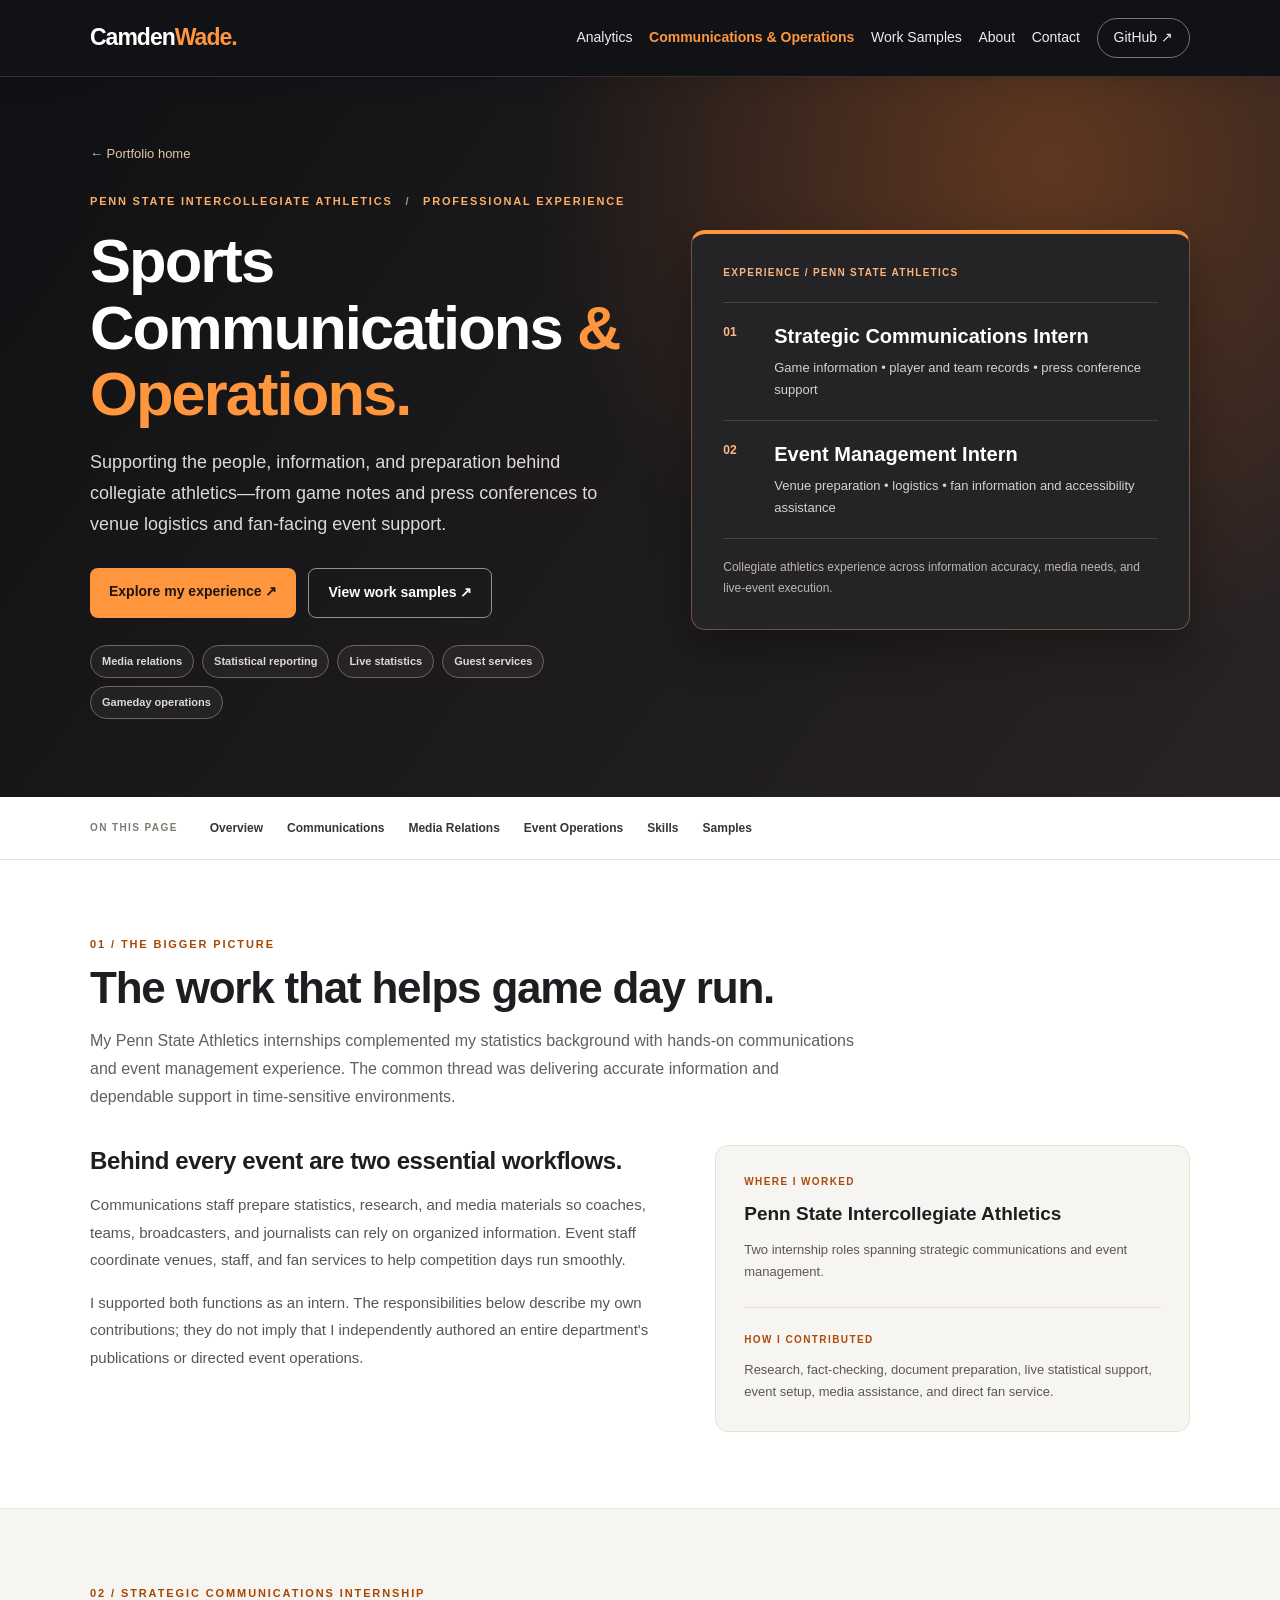
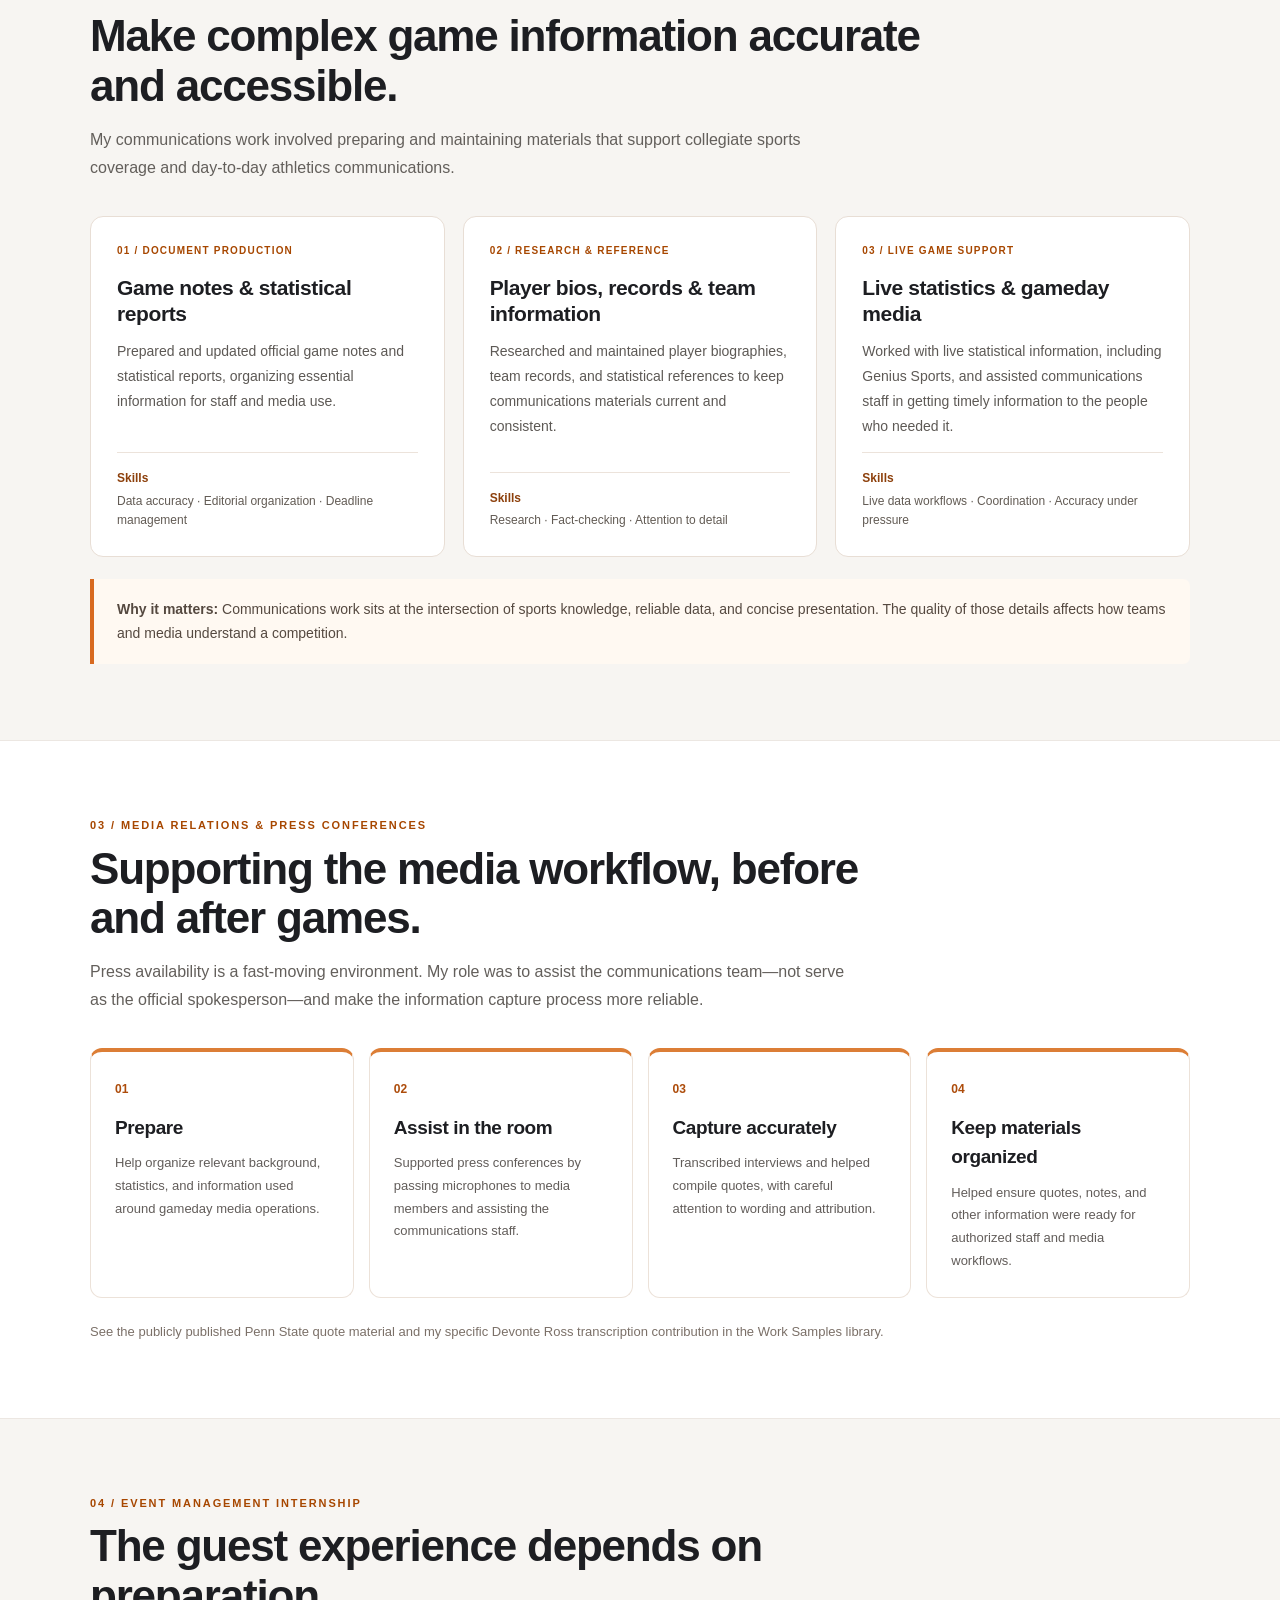
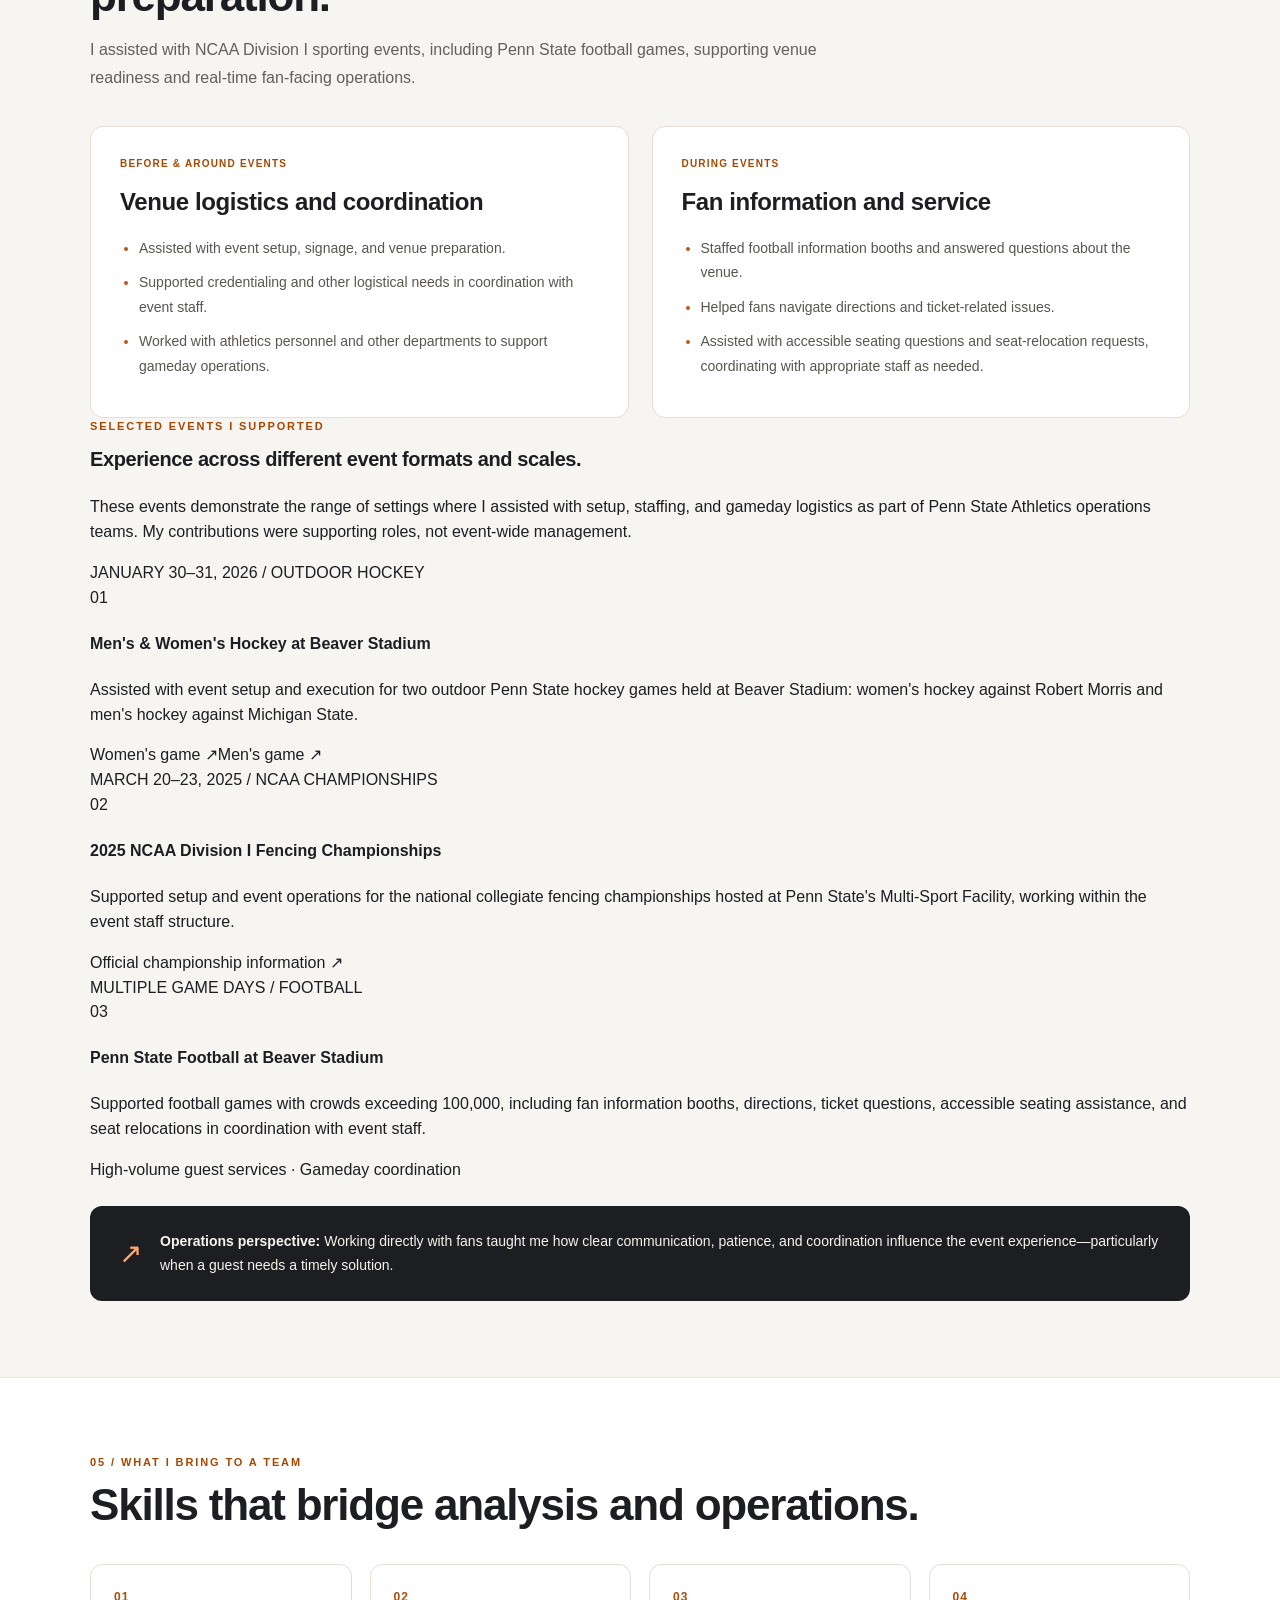
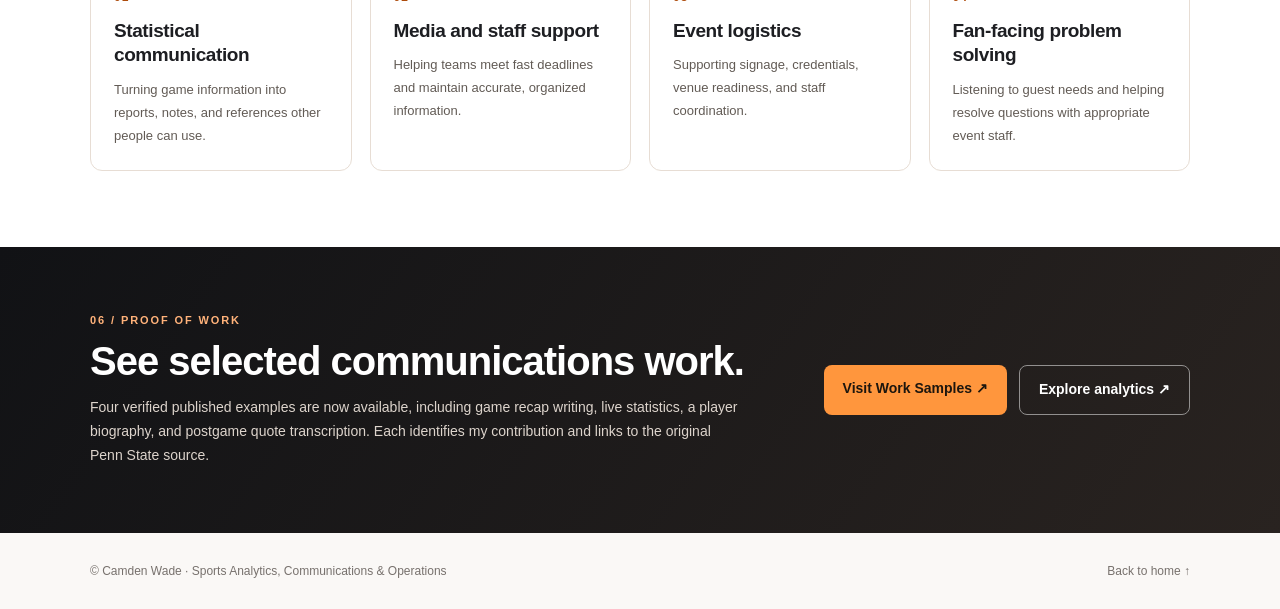
==== commit ed96e045: "Highlight supported outdoor hockey, NCAA fencing championship, and large football event operations" ====
--- a/communications-operations.html
+++ b/communications-operations.html
@@ -1,4 +1,4 @@
-<!doctype html><html lang="en"><head><meta charset="utf-8"><meta name="viewport" content="width=device-width,initial-scale=1"><meta name="description" content="Explore Camden Wade's work with Penn State Intercollegiate Athletics in strategic communications, statistical reporting, media relations, event operations, and guest services."><meta name="theme-color" content="#111215"><title>Sports Communications &amp; Event Operations | Camden Wade</title><link rel="stylesheet" href="assets/style.css?v=dual-career-20261118"></head><body><header class="site-header"><div class="wrap nav"><a class="brand" href="index.html">Camden<span>Wade.</span></a><nav aria-label="Main navigation"><a href="index.html#projects">Analytics</a><a href="communications-operations.html" aria-current="page">Communications &amp; Operations</a><a href="work-samples.html">Work Samples</a><a href="index.html#about">About</a><a href="index.html#contact">Contact</a><a class="nav-github" href="https://github.com/CamdenWade" target="_blank" rel="noopener noreferrer">GitHub ↗</a></nav></div></header>
+<!doctype html><html lang="en"><head><meta charset="utf-8"><meta name="viewport" content="width=device-width,initial-scale=1"><meta name="description" content="Explore Camden Wade's work with Penn State Intercollegiate Athletics in strategic communications, statistical reporting, media relations, event operations, and guest services."><meta name="theme-color" content="#111215"><title>Sports Communications &amp; Event Operations | Camden Wade</title><link rel="stylesheet" href="assets/style.css?v=work-samples-20261118"></head><body><header class="site-header"><div class="wrap nav"><a class="brand" href="index.html">Camden<span>Wade.</span></a><nav aria-label="Main navigation"><a href="index.html#projects">Analytics</a><a href="communications-operations.html" aria-current="page">Communications &amp; Operations</a><a href="work-samples.html">Work Samples</a><a href="index.html#about">About</a><a href="index.html#contact">Contact</a><a class="nav-github" href="https://github.com/CamdenWade" target="_blank" rel="noopener noreferrer">GitHub ↗</a></nav></div></header>
 <main id="main-content">
 <section class="study-hero career-detail-hero"><div class="wrap career-hero-grid">
  <div class="career-hero-copy"><a class="back" href="index.html">← Portfolio home</a><p class="study-hero-eyebrow">PENN STATE INTERCOLLEGIATE ATHLETICS <span aria-hidden="true">/</span> PROFESSIONAL EXPERIENCE</p><h1>Sports Communications <span>&amp; Operations.</span></h1><p class="study-deck">Supporting the people, information, and preparation behind collegiate athletics—from game notes and press conferences to venue logistics and fan-facing event support.</p><div class="actions"><a class="btn primary" href="#experience">Explore my experience ↗</a><a class="btn outlined" href="work-samples.html">View work samples ↗</a></div><div class="study-hero-tags"><span>Media relations</span><span>Statistical reporting</span><span>Live statistics</span><span>Guest services</span><span>Gameday operations</span></div></div>
@@ -16,11 +16,19 @@
 <div class="career-timeline-step"><span>02</span><div><h3>Assist in the room</h3><p>Supported press conferences by passing microphones to media members and assisting the communications staff.</p></div></div>
 <div class="career-timeline-step"><span>03</span><div><h3>Capture accurately</h3><p>Transcribed interviews and helped compile quotes, with careful attention to wording and attribution.</p></div></div>
 <div class="career-timeline-step"><span>04</span><div><h3>Keep materials organized</h3><p>Helped ensure quotes, notes, and other information were ready for authorized staff and media workflows.</p></div></div>
-</div><p class="career-source-note">Only already-public or permission-approved quote sheets, transcripts, photos, and media materials will appear in the public Work Samples library.</p></div></section>
+</div><p class="career-source-note">See the publicly published Penn State quote material and my specific Devonte Ross transcription contribution in the Work Samples library.</p></div></section>
 <section class="study-section study-section-soft" id="event-operations" aria-labelledby="event-operations-heading"><div class="wrap"><div class="study-heading"><p class="study-kicker">04 / EVENT MANAGEMENT INTERNSHIP</p><h2 id="event-operations-heading">The guest experience depends on preparation.</h2><p>I assisted with NCAA Division I sporting events, including Penn State football games, supporting venue readiness and real-time fan-facing operations.</p></div><div class="career-ops-grid">
 <article class="career-ops-card"><div class="career-ops-label">BEFORE &amp; AROUND EVENTS</div><h3>Venue logistics and coordination</h3><ul><li>Assisted with event setup, signage, and venue preparation.</li><li>Supported credentialing and other logistical needs in coordination with event staff.</li><li>Worked with athletics personnel and other departments to support gameday operations.</li></ul></article>
 <article class="career-ops-card"><div class="career-ops-label">DURING EVENTS</div><h3>Fan information and service</h3><ul><li>Staffed football information booths and answered questions about the venue.</li><li>Helped fans navigate directions and ticket-related issues.</li><li>Assisted with accessible seating questions and seat-relocation requests, coordinating with appropriate staff as needed.</li></ul></article>
+</div>
+<div class="career-event-highlights" aria-labelledby="career-event-highlights-heading">
+ <div class="career-event-intro"><p class="study-kicker">SELECTED EVENTS I SUPPORTED</p><h3 id="career-event-highlights-heading">Experience across different event formats and scales.</h3><p>These events demonstrate the range of settings where I assisted with setup, staffing, and gameday logistics as part of Penn State Athletics operations teams. My contributions were supporting roles, not event-wide management.</p></div>
+ <div class="career-events-grid">
+ <article class="career-event-card"><div class="career-event-label">JANUARY 30–31, 2026 <span aria-hidden="true">/</span> OUTDOOR HOCKEY</div><div class="career-event-mark" aria-hidden="true">01</div><h4>Men's &amp; Women's Hockey at Beaver Stadium</h4><p>Assisted with event setup and execution for two outdoor Penn State hockey games held at Beaver Stadium: women's hockey against Robert Morris and men's hockey against Michigan State.</p><div class="career-event-links"><a href="https://gopsusports.com/news/2026/01/30/no-4-nittany-lions-shutout-robert-morris-in-historic-game-at-beaver-stadium" target="_blank" rel="noopener noreferrer">Women's game ↗</a><a href="https://gopsusports.com/news/2026/01/31/no-5-mens-hockey-falls-to-no-2-michigan-state-5-4-in-ot-thriller-at-beaver-stadium" target="_blank" rel="noopener noreferrer">Men's game ↗</a></div></article>
+ <article class="career-event-card"><div class="career-event-label">MARCH 20–23, 2025 <span aria-hidden="true">/</span> NCAA CHAMPIONSHIPS</div><div class="career-event-mark" aria-hidden="true">02</div><h4>2025 NCAA Division I Fencing Championships</h4><p>Supported setup and event operations for the national collegiate fencing championships hosted at Penn State's Multi-Sport Facility, working within the event staff structure.</p><div class="career-event-links"><a href="https://gopsusports.com/news/2025/03/06/2025-ncaa-fencing-championships" target="_blank" rel="noopener noreferrer">Official championship information ↗</a></div></article>
+ <article class="career-event-card"><div class="career-event-label">MULTIPLE GAME DAYS <span aria-hidden="true">/</span> FOOTBALL</div><div class="career-event-mark" aria-hidden="true">03</div><h4>Penn State Football at Beaver Stadium</h4><p>Supported football games with crowds exceeding 100,000, including fan information booths, directions, ticket questions, accessible seating assistance, and seat relocations in coordination with event staff.</p><div class="career-event-links"><span>High-volume guest services · Gameday coordination</span></div></article>
+ </div>
 </div><div class="career-ops-takeaway"><span class="career-ops-mark" aria-hidden="true">↗</span><p><strong>Operations perspective:</strong> Working directly with fans taught me how clear communication, patience, and coordination influence the event experience—particularly when a guest needs a timely solution.</p></div></div></section>
 <section class="study-section" id="transferable-skills" aria-labelledby="transferable-skills-heading"><div class="wrap"><div class="study-heading"><p class="study-kicker">05 / WHAT I BRING TO A TEAM</p><h2 id="transferable-skills-heading">Skills that bridge analysis and operations.</h2></div><div class="career-skill-grid"><article><span>01</span><h3>Statistical communication</h3><p>Turning game information into reports, notes, and references other people can use.</p></article><article><span>02</span><h3>Media and staff support</h3><p>Helping teams meet fast deadlines and maintain accurate, organized information.</p></article><article><span>03</span><h3>Event logistics</h3><p>Supporting signage, credentials, venue readiness, and staff coordination.</p></article><article><span>04</span><h3>Fan-facing problem solving</h3><p>Listening to guest needs and helping resolve questions with appropriate event staff.</p></article></div></div></section>
-<section class="career-samples-cta" id="work-samples" aria-labelledby="work-samples-heading"><div class="wrap career-samples-cta-inner"><div><p class="study-kicker">06 / PROOF OF WORK</p><h2 id="work-samples-heading">See selected communications work.</h2><p>The dedicated library is being prepared for approved public materials. Each future entry will identify the document, my specific contribution, and the skills demonstrated.</p></div><div class="actions"><a class="btn primary" href="work-samples.html">Visit Work Samples ↗</a><a class="btn outlined" href="index.html#projects">Explore analytics ↗</a></div></div></section>
+<section class="career-samples-cta" id="work-samples" aria-labelledby="work-samples-heading"><div class="wrap career-samples-cta-inner"><div><p class="study-kicker">06 / PROOF OF WORK</p><h2 id="work-samples-heading">See selected communications work.</h2><p>Four verified published examples are now available, including game recap writing, live statistics, a player biography, and postgame quote transcription. Each identifies my contribution and links to the original Penn State source.</p></div><div class="actions"><a class="btn primary" href="work-samples.html">Visit Work Samples ↗</a><a class="btn outlined" href="index.html#projects">Explore analytics ↗</a></div></div></section>
 </main><footer><div class="wrap foot-inner"><span>© Camden Wade · Sports Analytics, Communications &amp; Operations</span><a href="index.html">Back to home ↑</a></div></footer></body></html>
--- a/assets/style.css
+++ b/assets/style.css
@@ -324,3 +324,154 @@
 @media(max-width:390px) { .penguins-metric-grid { grid-template-columns:1fr; } }
 
 .penguins-study-hero { background:radial-gradient(circle at 81% 18%,#593219 0%,transparent 45%),linear-gradient(130deg,#111215,#262326); }
+
+
+/* Dual-path sports portfolio: analytics, communications, and event operations */
+.site-header .nav { height:auto; min-height:76px; }
+.site-header .nav nav { gap:clamp(10px,1.3vw,22px); justify-content:flex-end; }
+.site-header .nav nav a { white-space:nowrap; }
+.site-header .nav nav a[aria-current="page"] { color:var(--orange); font-weight:800; }
+.site-header .nav nav a:hover { color:var(--orange); }
+.career-pathways { padding:76px 0 44px; background:#faf8f6; border-bottom:1px solid #ebe4dd; }
+.career-path-grid { display:grid; grid-template-columns:repeat(2,minmax(0,1fr)); gap:23px; margin-top:30px; }
+.career-path-card { min-width:0; padding:31px; border:1px solid #e1d9d2; border-radius:16px; display:flex; flex-direction:column; box-shadow:0 10px 31px #23120a0b; }
+.career-path-analytics { background:#1d1e22; color:white; border-color:#343436; }
+.career-path-communications { background:#fff; color:#282528; border-top:4px solid #ed8532; }
+.career-path-top { display:flex; align-items:center; justify-content:space-between; gap:18px; font-size:10px; letter-spacing:1.15px; font-weight:850; }
+.career-path-analytics .career-path-number { color:#ffb680; }
+.career-path-communications .career-path-number { color:#a74700; }
+.career-path-symbol { display:flex; align-items:center; justify-content:center; font-size:23px; width:43px; height:43px; border-radius:10px; background:#ff963d1f; color:#ff963d; }
+.career-path-communications .career-path-symbol { color:#b24a00; background:#fff0e2; }
+.career-path-card h3 { font-size:clamp(24px,2.5vw,31px); line-height:1.18; letter-spacing:-.65px; margin:17px 0 13px; }
+.career-path-card p { line-height:1.7; font-size:14px; margin-bottom:23px; flex:1; }
+.career-path-analytics p { color:#d5ceca; }
+.career-path-communications p { color:#5d5958; }
+.career-path-link { display:inline-flex; gap:8px; align-items:center; font-weight:800; font-size:14px; }
+.career-path-analytics .career-path-link { color:#ffad69; }
+.career-path-communications .career-path-link { color:#a74700; }
+.career-secondary-link { display:block; color:#8d420d; font-size:12px; font-weight:750; margin-top:13px; }
+.career-detail-hero { background:radial-gradient(circle at 82% 12%,#603720 0%,transparent 42%),linear-gradient(125deg,#101114,#282325); }
+.career-hero-grid { display:grid; grid-template-columns:minmax(0,1.05fr) minmax(0,.95fr); gap:50px; align-items:center; }
+.career-hero-copy { min-width:0; }
+.career-hero-copy .back,.samples-hero .back { display:inline-block; color:#e2c7ad; margin-bottom:29px; }
+.career-hero-copy h1,.samples-hero h1 { font-size:clamp(40px,4.8vw,64px); line-height:1.08; letter-spacing:-1.9px; margin:12px 0 20px; }
+.career-hero-copy h1 span,.samples-hero h1 span { color:#ff963d; }
+.career-hero-panel { min-width:0; background:#242326; border:1px solid #6c5444; border-top:4px solid #ff963d; border-radius:14px; padding:31px; box-shadow:0 20px 45px #0005; }
+.career-panel-kicker { font-weight:850; letter-spacing:1.3px; font-size:10px; color:#ffb37b; margin-bottom:22px; }
+.career-hero-role { display:grid; grid-template-columns:38px 1fr; gap:13px; padding:20px 0; border-top:1px solid #ffffff23; }
+.career-hero-role>span { color:#ffb980; font-size:12px; font-weight:850; }
+.career-hero-role strong { display:block; color:#fff; font-size:20px; line-height:1.3; }
+.career-hero-role p { color:#d8d0cc; margin:8px 0 0; font-size:13px; line-height:1.65; }
+.career-panel-footer { border-top:1px solid #ffffff23; padding-top:18px; font-size:12px; color:#bfb5ae; line-height:1.7; }
+.career-intro-grid { display:grid; grid-template-columns:minmax(0,1.1fr) minmax(0,.9fr); gap:45px; align-items:start; }
+.career-overview-copy h3 { font-size:24px; line-height:1.3; margin-bottom:15px; }
+.career-overview-copy p { font-size:15px; color:#595550; line-height:1.83; }
+.career-context { border-radius:13px; background:#f7f5f2; border:1px solid #ece0d6; padding:28px; }
+.career-context-label { display:block; color:#ac4b0c; font-size:10px; letter-spacing:1.4px; font-weight:850; }
+.career-context strong { display:block; font-size:19px; margin:9px 0; }
+.career-context p { color:#5a5756; line-height:1.7; font-size:13px; margin:11px 0 0; }
+.career-context-rule { display:block; height:1px; background:#e5dbd2; margin:24px 0; }
+.career-work-grid { display:grid; grid-template-columns:repeat(3,minmax(0,1fr)); gap:18px; }
+.career-work-card { min-width:0; display:flex; flex-direction:column; border-radius:13px; background:#fff; border:1px solid #e8ded5; padding:26px; }
+.career-work-count,.career-ops-label,.samples-category-number { display:block; font-size:10px; font-weight:850; color:#a74700; letter-spacing:1.2px; line-height:1.5; }
+.career-work-card h3 { font-size:21px; line-height:1.28; margin:17px 0 11px; }
+.career-work-card p { font-size:14px; line-height:1.77; color:#5d5955; }
+.career-work-skill { border-top:1px solid #ece3db; padding-top:16px; margin-top:auto; font-size:12px; color:#625b54; line-height:1.6; }
+.career-work-skill span { color:#8d400c; font-weight:800; display:block; margin-bottom:3px; }
+.career-feature-note { margin-top:22px; border-left:4px solid #d86a20; background:#fff9f2; border-radius:0 7px 7px 0; padding:19px 23px; color:#554940; font-size:14px; line-height:1.7; }
+.career-timeline { display:grid; grid-template-columns:repeat(4,minmax(0,1fr)); gap:15px; }
+.career-timeline-step { padding:24px; border:1px solid #ece2d9; border-top:4px solid #dc7e36; border-radius:12px; background:#fff; min-width:0; }
+.career-timeline-step>span { color:#ad4c0b; font-size:12px; font-weight:850; }
+.career-timeline-step h3 { font-size:19px; margin:12px 0 10px; }
+.career-timeline-step p { color:#625d5a; font-size:13px; line-height:1.75; margin:0; }
+.career-source-note { color:#7b7068; font-size:13px; line-height:1.65; margin:23px 0 0; }
+.career-ops-grid { display:grid; grid-template-columns:repeat(2,minmax(0,1fr)); gap:23px; }
+.career-ops-card { border:1px solid #e7ded5; padding:29px; background:#fff; border-radius:13px; }
+.career-ops-card h3 { font-size:24px; margin:12px 0 16px; }
+.career-ops-card ul { padding-left:19px; color:#595650; line-height:1.75; font-size:14px; margin:0; }
+.career-ops-card li { margin-bottom:10px; }
+.career-ops-card li::marker { color:#bd5616; }
+.career-ops-takeaway { display:flex; align-items:center; gap:18px; background:#1d1e22; color:#f7f3ee; padding:24px 29px; border-radius:12px; margin-top:23px; }
+.career-ops-mark { flex:0 0 auto; font-size:28px; color:#ffa76b; }
+.career-ops-takeaway p { font-size:14px; line-height:1.7; margin:0; }
+.career-skill-grid { display:grid; grid-template-columns:repeat(4,minmax(0,1fr)); gap:18px; }
+.career-skill-grid article { border:1px solid #e7ddd4; border-radius:12px; padding:23px; }
+.career-skill-grid article span { display:block; font-size:12px; color:#ad4b0b; font-weight:900; letter-spacing:1px; margin-bottom:12px; }
+.career-skill-grid h3 { font-size:19px; line-height:1.3; margin-bottom:11px; }
+.career-skill-grid p { font-size:13px; line-height:1.75; color:#625b55; margin:0; }
+.career-samples-cta { padding:65px 0; background:linear-gradient(125deg,#111215,#292320); color:white; }
+.career-samples-cta-inner { display:flex; gap:32px; align-items:center; justify-content:space-between; }
+.career-samples-cta .study-kicker { color:#ffb27a; }
+.career-samples-cta h2 { font-size:clamp(28px,3.4vw,40px); margin:9px 0 12px; }
+.career-samples-cta p:not(.study-kicker) { color:#ddd4cc; font-size:14px; line-height:1.7; max-width:650px; margin:0; }
+.career-samples-cta .actions { flex:0 0 auto; margin:0; }
+.samples-hero-grid { display:grid; grid-template-columns:minmax(0,1.2fr) minmax(0,.8fr); gap:55px; align-items:center; }
+.samples-hero-side { background:#242326; border:1px solid #67513e; border-top:4px solid #ff963d; border-radius:14px; padding:30px; }
+.samples-hero-side>p { color:#ffb075; font-size:10px; font-weight:850; letter-spacing:1.4px; }
+.samples-hero-side strong { display:block; font-size:27px; line-height:1.2; margin:12px 0; }
+.samples-hero-side>span { display:block; font-size:14px; color:#d7ccc4; line-height:1.7; }
+.samples-hero-rule { height:1px; background:#574d46; margin:25px 0; }
+.samples-hero-side small { color:#bdafa5; font-size:12px; line-height:1.6; }
+.samples-status { display:flex; gap:15px; align-items:flex-start; padding:21px 23px; background:#fff8f0; border:1px solid #ebd7c7; border-radius:11px; margin-bottom:25px; }
+.samples-status-dot { flex:0 0 auto; height:11px; width:11px; margin-top:6px; background:#ed8a3d; border-radius:50%; }
+.samples-status strong { display:block; color:#3b2d25; }
+.samples-status p { margin:6px 0 0; font-size:13px; color:#65594f; line-height:1.7; }
+.samples-category-grid { display:grid; grid-template-columns:repeat(2,minmax(0,1fr)); gap:20px; }
+.samples-category { background:#fff; border:1px solid #e7ded6; border-radius:13px; padding:28px; }
+.samples-category h3 { font-size:21px; margin:13px 0 13px; }
+.samples-category p { color:#5c5751; font-size:14px; line-height:1.75; margin:0 0 17px; }
+.samples-category-skill { border-top:1px solid #ece5df; display:block; padding-top:13px; color:#8f4a20; font-size:12px; font-weight:750; }
+.samples-preview-demo { display:grid; grid-template-columns:minmax(0,.95fr) minmax(0,1.05fr); gap:27px; background:#fff; border:1px solid #e5dbd2; padding:23px; border-radius:15px; align-items:start; }
+.samples-preview-placeholder { min-width:0; background:#242528; border-radius:10px; padding:15px; text-align:center; }
+.samples-preview-toolbar { display:flex; justify-content:space-between; gap:12px; color:#d9d5d2; font-size:10px; font-weight:850; letter-spacing:.6px; text-align:left; }
+.samples-preview-toolbar span:last-child { color:#ffb67c; font-weight:650; }
+.samples-paper { background:#fefefd; width:min(100%,310px); aspect-ratio:8.5 / 11; border-radius:3px; margin:19px auto 10px; box-shadow:0 12px 28px #0006; padding:23px; }
+.samples-paper-logo { height:21px; width:44px; background:#e1d6cc; border-radius:3px; margin-bottom:18px; }
+.samples-paper-rule { height:7px; background:#e6e1dc; width:73%; border-radius:3px; margin-bottom:10px; }
+.samples-paper-rule.wide { width:95%; }
+.samples-paper-rule.mid { width:82%; }
+.samples-paper-rule.short { width:49%; }
+.samples-paper-divider { height:1px; background:#d6d1cc; margin:23px 0; }
+.samples-preview-caption { font-size:11px; color:#e3ddd7; line-height:1.55; margin:10px 0 3px; }
+.samples-preview-explanation { padding:13px 9px; }
+.samples-preview-explanation h3 { font-size:24px; line-height:1.3; margin:14px 0; }
+.samples-preview-explanation dl { margin:0; }
+.samples-preview-explanation dl div { padding:12px 0; border-bottom:1px solid #ece2d9; }
+.samples-preview-explanation dt { color:#9e470b; font-size:11px; font-weight:850; letter-spacing:.4px; }
+.samples-preview-explanation dd { color:#56514d; font-size:13px; line-height:1.7; margin:5px 0 0; }
+.samples-preview-notice { font-size:13px; line-height:1.7; color:#5b5550; background:#fff6ed; border-left:3px solid #e98c3e; padding:14px 16px; margin:19px 0 0; }
+.samples-review-grid { display:grid; grid-template-columns:repeat(3,minmax(0,1fr)); gap:18px; }
+.samples-review-grid article { border:1px solid #e8e0d7; border-radius:12px; padding:25px; }
+.samples-review-grid article>span { display:block; color:#ad4c0b; font-size:12px; font-weight:850; margin-bottom:12px; }
+.samples-review-grid h3 { font-size:19px; line-height:1.3; }
+.samples-review-grid p { color:#615a54; font-size:13px; line-height:1.8; margin:0; }
+.samples-contact { background:linear-gradient(120deg,#111215,#2a241f); }
+@media(max-width:1060px) {
+  .site-header .nav { flex-wrap:wrap; padding:15px 0; gap:12px; }
+  .site-header .nav nav { width:100%; justify-content:flex-start; flex-wrap:wrap; }
+}
+@media(max-width:940px) {
+  .career-hero-grid,.samples-hero-grid { grid-template-columns:1fr; gap:31px; }
+  .career-hero-panel,.samples-hero-side { max-width:740px; }
+  .career-work-grid,.career-timeline,.career-skill-grid { grid-template-columns:repeat(2,minmax(0,1fr)); }
+}
+@media(max-width:800px) {
+  .career-pathways { padding:60px 0 30px; }
+  .career-intro-grid,.career-ops-grid,.samples-preview-demo { grid-template-columns:1fr; }
+  .career-samples-cta-inner { flex-direction:column; align-items:flex-start; }
+  .career-samples-cta .actions { margin-top:12px; }
+  .samples-review-grid { grid-template-columns:1fr; }
+}
+@media(max-width:640px) {
+  .career-path-grid,.career-work-grid,.career-timeline,.career-skill-grid,.samples-category-grid { grid-template-columns:1fr; }
+  .career-path-card,.career-hero-panel,.career-context,.career-work-card,.career-ops-card,.samples-category { padding:22px; }
+  .career-hero-copy h1,.samples-hero h1 { font-size:clamp(40px,11.5vw,56px); }
+  .career-ops-takeaway { align-items:flex-start; padding:20px; }
+  .site-header .nav nav { column-gap:16px; row-gap:13px; }
+  .site-header .nav nav a { font-size:12px; }
+  .samples-preview-demo { padding:13px; }
+  .samples-hero-side { padding:23px; }
+}
+@media(prefers-reduced-motion:reduce) {
+  .career-path-card { transition:none; }
+}
